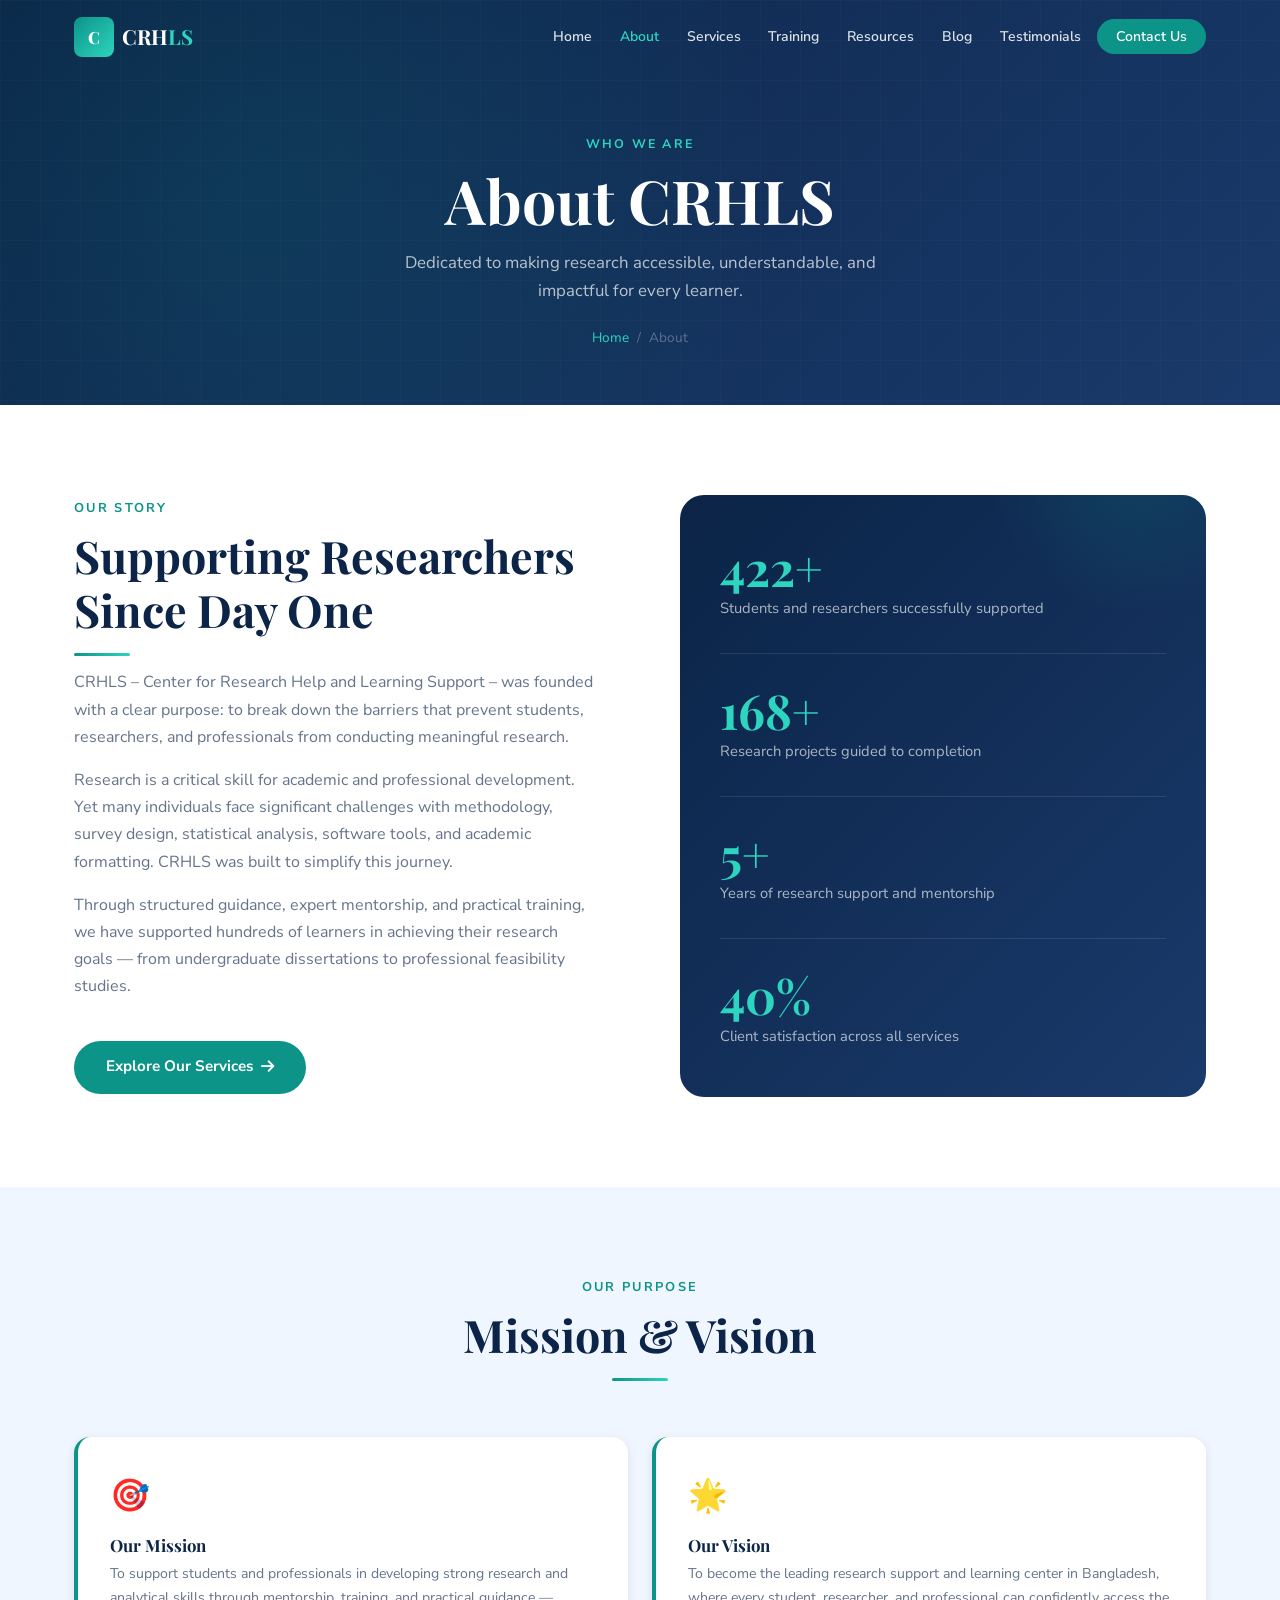
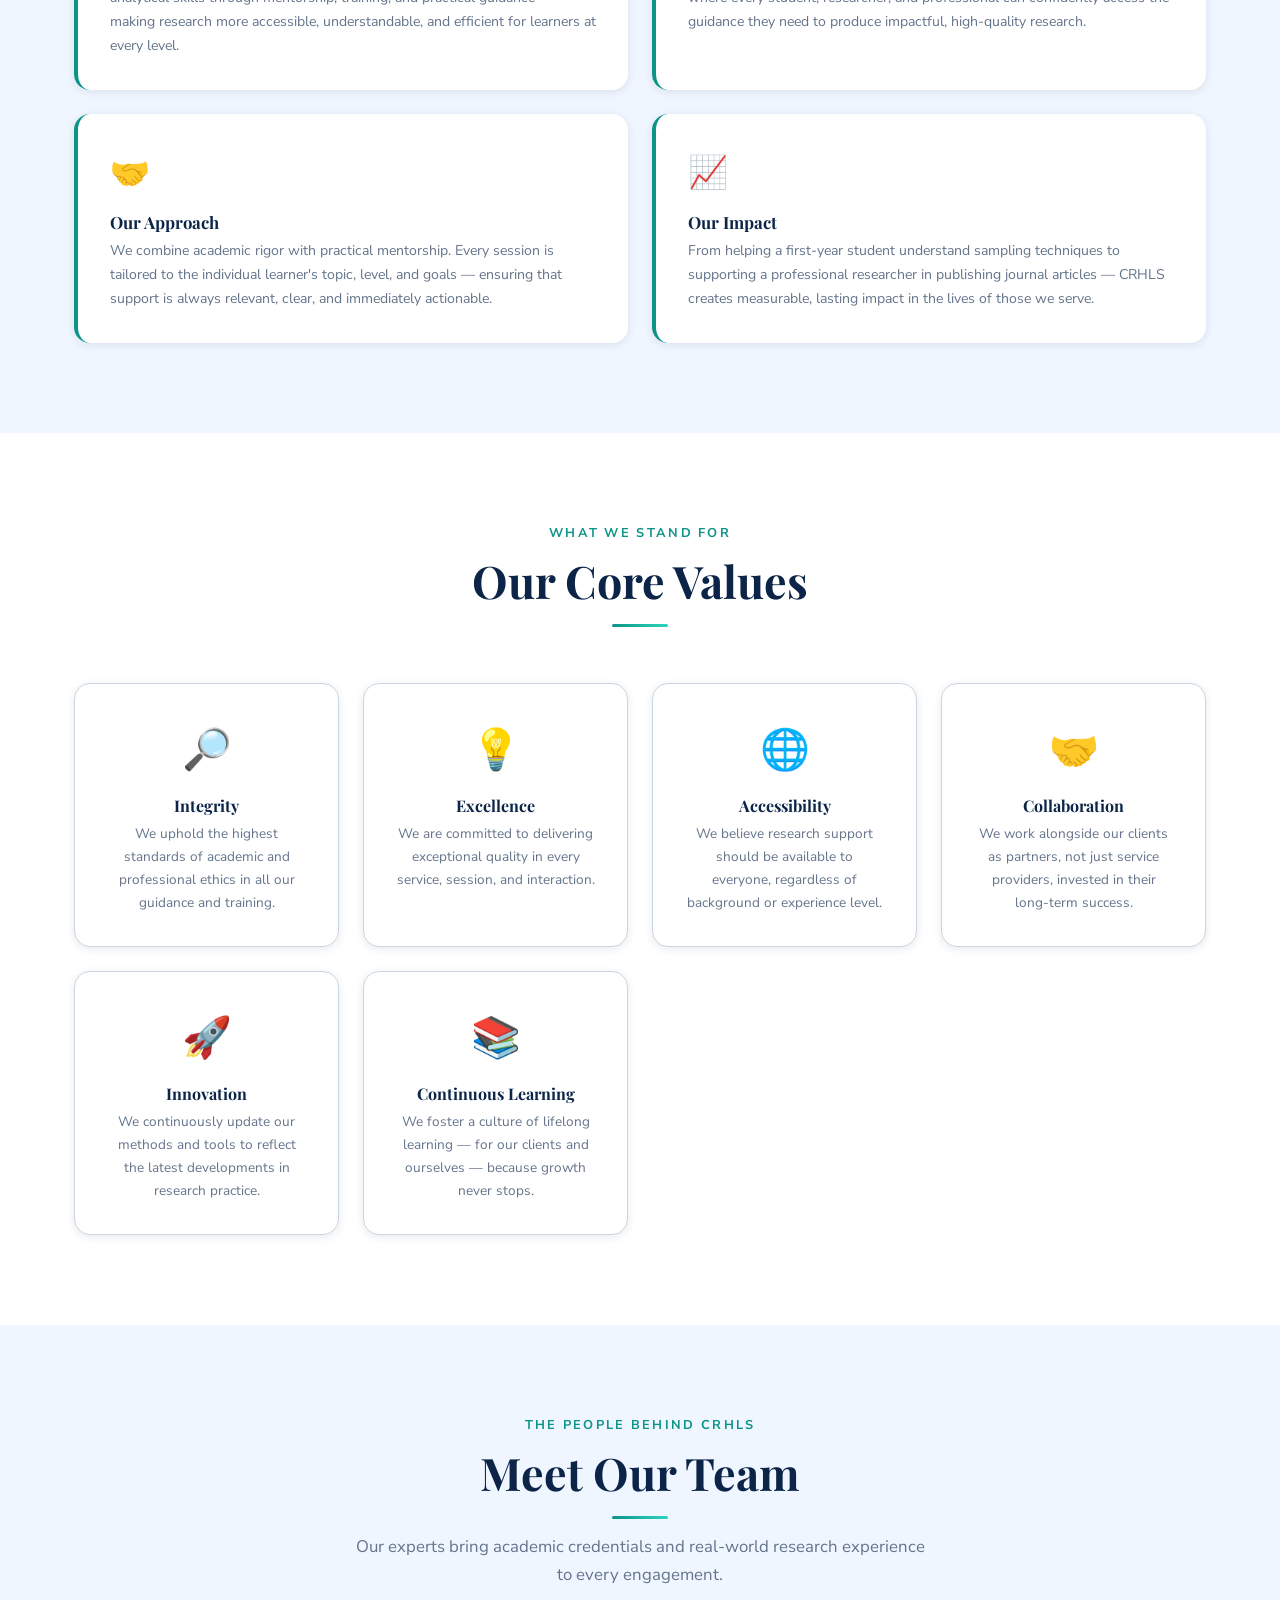
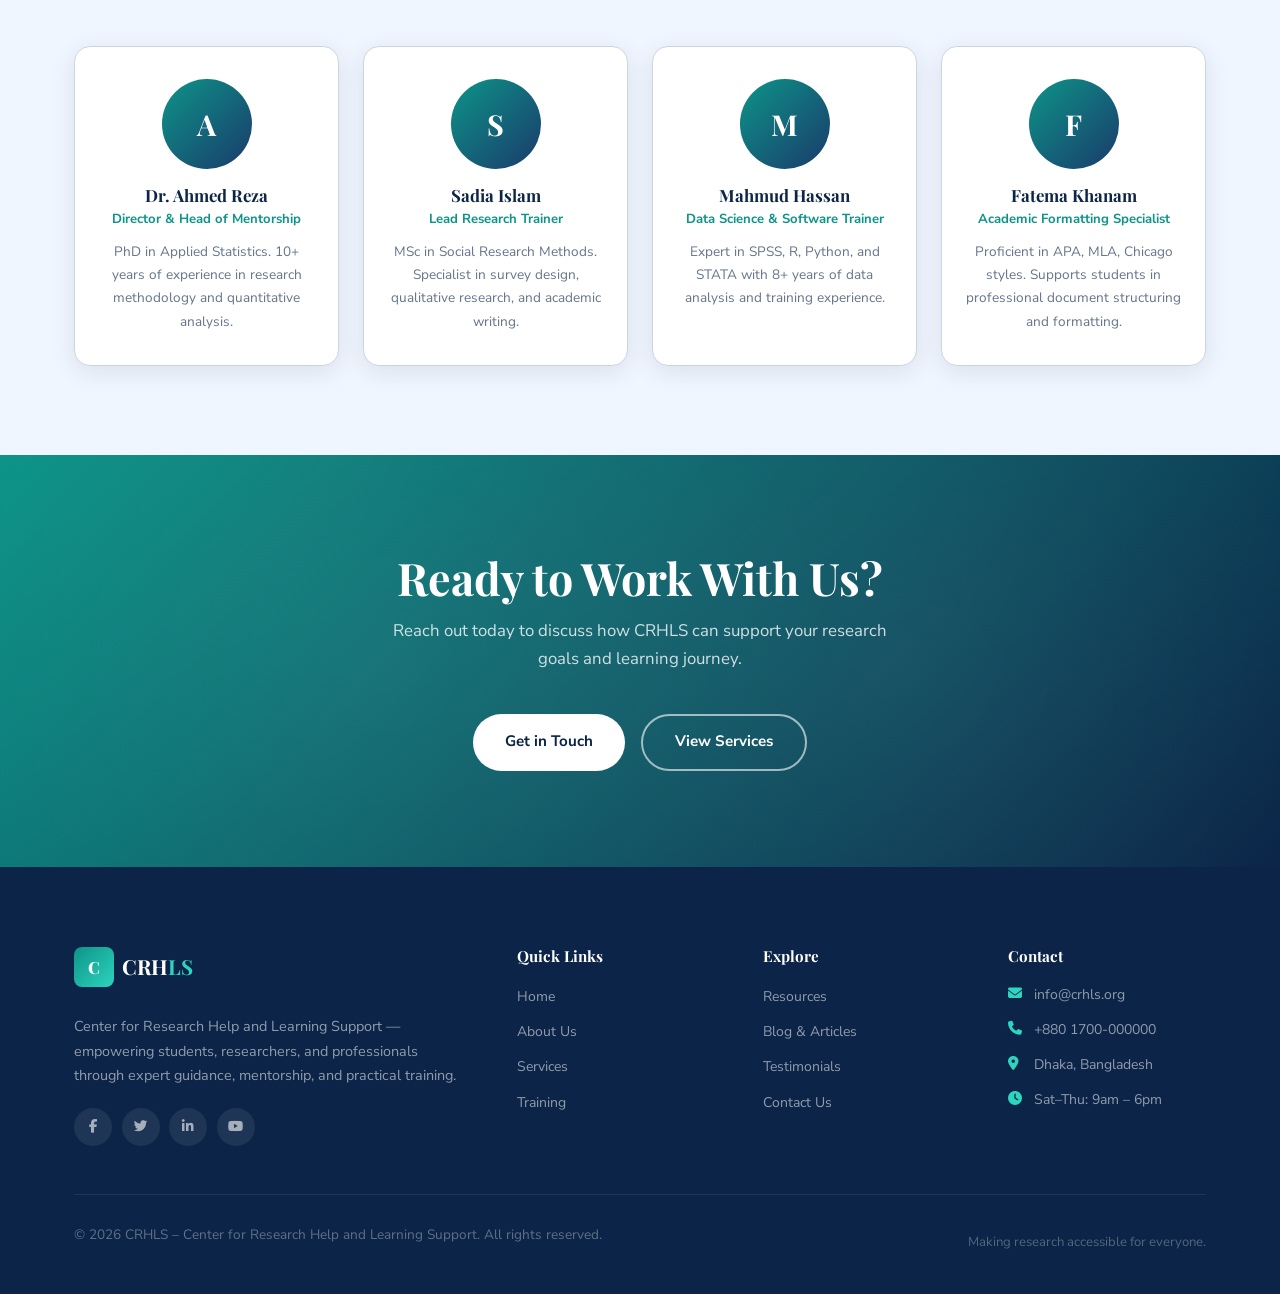
==== about.html @ 94e778af "add all" ====
<!DOCTYPE html>
<html lang="en">
<head>
  <meta charset="UTF-8" />
  <meta name="viewport" content="width=device-width, initial-scale=1.0" />
  <meta name="description" content="About CRHLS – Learn about our mission, vision, values, and the expert team behind our research support services." />
  <title>About Us – CRHLS</title>
  <link rel="preconnect" href="https://fonts.googleapis.com" />
  <link rel="preconnect" href="https://fonts.gstatic.com" crossorigin />
  <link rel="stylesheet" href="https://cdnjs.cloudflare.com/ajax/libs/font-awesome/6.5.0/css/all.min.css" />
  <link rel="stylesheet" href="css/style.css" />
  <link rel="stylesheet" href="css/animations.css" />
</head>
<body>

<!-- HEADER -->
<header class="header" id="header">
  <nav class="nav container">
    <a href="index.html" class="nav__logo" aria-label="CRHLS Home">
      <div class="nav__logo-icon">C</div>
      <span class="nav__logo-text">CRH<span>LS</span></span>
    </a>
    <ul class="nav__menu" id="navMenu" role="list">
      <li><a href="index.html"        class="nav__link">Home</a></li>
      <li><a href="about.html"        class="nav__link">About</a></li>
      <li><a href="services.html"     class="nav__link">Services</a></li>
      <li><a href="training.html"     class="nav__link">Training</a></li>
      <li><a href="resources.html"    class="nav__link">Resources</a></li>
      <li><a href="blog.html"         class="nav__link">Blog</a></li>
      <li><a href="testimonials.html" class="nav__link">Testimonials</a></li>
      <li><a href="contact.html"      class="nav__link nav__link--cta">Contact Us</a></li>
    </ul>
    <button class="nav__toggle" id="navToggle" aria-label="Toggle navigation" aria-expanded="false">
      <span></span><span></span><span></span>
    </button>
  </nav>
</header>

<!-- PAGE HERO -->
<section class="page-hero">
  <div class="container">
    <div class="page-hero__inner">
      <span class="page-hero__label">Who We Are</span>
      <h1 class="page-hero__title">About CRHLS</h1>
      <p class="page-hero__sub">Dedicated to making research accessible, understandable, and impactful for every learner.</p>
      <nav class="breadcrumb" aria-label="Breadcrumb">
        <a href="index.html">Home</a><span>/</span><span>About</span>
      </nav>
    </div>
  </div>
</section>

<!-- ABOUT INTRO -->
<section class="section">
  <div class="container">
    <div class="about-grid">
      <div class="reveal-left">
        <span class="section__label">Our Story</span>
        <h2 class="section__title">Supporting Researchers Since Day One</h2>
        <div class="divider divider--left"></div>
        <p style="color:var(--muted)">CRHLS – Center for Research Help and Learning Support – was founded with a clear purpose: to break down the barriers that prevent students, researchers, and professionals from conducting meaningful research.</p>
        <p style="color:var(--muted)">Research is a critical skill for academic and professional development. Yet many individuals face significant challenges with methodology, survey design, statistical analysis, software tools, and academic formatting. CRHLS was built to simplify this journey.</p>
        <p style="color:var(--muted)">Through structured guidance, expert mentorship, and practical training, we have supported hundreds of learners in achieving their research goals — from undergraduate dissertations to professional feasibility studies.</p>
        <a href="services.html" class="btn btn--primary" style="margin-top:1.5rem">Explore Our Services <i class="fas fa-arrow-right"></i></a>
      </div>
      <div class="about__visual reveal-right">
        <div class="about__visual-inner">
          <div class="about__visual-stat">
            <div class="about__visual-num" data-target="500" data-suffix="+">500+</div>
            <div class="about__visual-lbl">Students and researchers successfully supported</div>
          </div>
          <div class="about__visual-stat">
            <div class="about__visual-num" data-target="200" data-suffix="+">200+</div>
            <div class="about__visual-lbl">Research projects guided to completion</div>
          </div>
          <div class="about__visual-stat">
            <div class="about__visual-num">5+</div>
            <div class="about__visual-lbl">Years of research support and mentorship</div>
          </div>
          <div class="about__visual-stat">
            <div class="about__visual-num" data-target="98" data-suffix="%">98%</div>
            <div class="about__visual-lbl">Client satisfaction across all services</div>
          </div>
        </div>
      </div>
    </div>
  </div>
</section>

<!-- MISSION & VISION -->
<section class="section section--alt">
  <div class="container">
    <div class="section__header reveal">
      <span class="section__label">Our Purpose</span>
      <h2 class="section__title">Mission &amp; Vision</h2>
      <div class="divider"></div>
    </div>
    <div class="grid-2">
      <div class="mission-card reveal d1">
        <div class="mission-card__icon">🎯</div>
        <h3 class="mission-card__title">Our Mission</h3>
        <p class="mission-card__text">To support students and professionals in developing strong research and analytical skills through mentorship, training, and practical guidance — making research more accessible, understandable, and efficient for learners at every level.</p>
      </div>
      <div class="mission-card reveal d2">
        <div class="mission-card__icon">🌟</div>
        <h3 class="mission-card__title">Our Vision</h3>
        <p class="mission-card__text">To become the leading research support and learning center in Bangladesh, where every student, researcher, and professional can confidently access the guidance they need to produce impactful, high-quality research.</p>
      </div>
      <div class="mission-card reveal d3">
        <div class="mission-card__icon">🤝</div>
        <h3 class="mission-card__title">Our Approach</h3>
        <p class="mission-card__text">We combine academic rigor with practical mentorship. Every session is tailored to the individual learner's topic, level, and goals — ensuring that support is always relevant, clear, and immediately actionable.</p>
      </div>
      <div class="mission-card reveal d4">
        <div class="mission-card__icon">📈</div>
        <h3 class="mission-card__title">Our Impact</h3>
        <p class="mission-card__text">From helping a first-year student understand sampling techniques to supporting a professional researcher in publishing journal articles — CRHLS creates measurable, lasting impact in the lives of those we serve.</p>
      </div>
    </div>
  </div>
</section>

<!-- OUR VALUES -->
<section class="section">
  <div class="container">
    <div class="section__header reveal">
      <span class="section__label">What We Stand For</span>
      <h2 class="section__title">Our Core Values</h2>
      <div class="divider"></div>
    </div>
    <div class="grid-auto-sm">
      <div class="value-card reveal d1">
        <div class="value-card__icon">🔎</div>
        <h4 class="value-card__title">Integrity</h4>
        <p class="value-card__text">We uphold the highest standards of academic and professional ethics in all our guidance and training.</p>
      </div>
      <div class="value-card reveal d2">
        <div class="value-card__icon">💡</div>
        <h4 class="value-card__title">Excellence</h4>
        <p class="value-card__text">We are committed to delivering exceptional quality in every service, session, and interaction.</p>
      </div>
      <div class="value-card reveal d3">
        <div class="value-card__icon">🌐</div>
        <h4 class="value-card__title">Accessibility</h4>
        <p class="value-card__text">We believe research support should be available to everyone, regardless of background or experience level.</p>
      </div>
      <div class="value-card reveal d4">
        <div class="value-card__icon">🤝</div>
        <h4 class="value-card__title">Collaboration</h4>
        <p class="value-card__text">We work alongside our clients as partners, not just service providers, invested in their long-term success.</p>
      </div>
      <div class="value-card reveal d5">
        <div class="value-card__icon">🚀</div>
        <h4 class="value-card__title">Innovation</h4>
        <p class="value-card__text">We continuously update our methods and tools to reflect the latest developments in research practice.</p>
      </div>
      <div class="value-card reveal d6">
        <div class="value-card__icon">📚</div>
        <h4 class="value-card__title">Continuous Learning</h4>
        <p class="value-card__text">We foster a culture of lifelong learning — for our clients and ourselves — because growth never stops.</p>
      </div>
    </div>
  </div>
</section>

<!-- OUR TEAM -->
<section class="section section--alt">
  <div class="container">
    <div class="section__header reveal">
      <span class="section__label">The People Behind CRHLS</span>
      <h2 class="section__title">Meet Our Team</h2>
      <div class="divider"></div>
      <p class="section__desc">Our experts bring academic credentials and real-world research experience to every engagement.</p>
    </div>
    <div class="grid-auto-sm">
      <div class="team-card reveal d1">
        <div class="team-card__avatar">A</div>
        <h4 class="team-card__name">Dr. Ahmed Reza</h4>
        <div class="team-card__role">Director &amp; Head of Mentorship</div>
        <p class="team-card__bio">PhD in Applied Statistics. 10+ years of experience in research methodology and quantitative analysis.</p>
      </div>
      <div class="team-card reveal d2">
        <div class="team-card__avatar">S</div>
        <h4 class="team-card__name">Sadia Islam</h4>
        <div class="team-card__role">Lead Research Trainer</div>
        <p class="team-card__bio">MSc in Social Research Methods. Specialist in survey design, qualitative research, and academic writing.</p>
      </div>
      <div class="team-card reveal d3">
        <div class="team-card__avatar">M</div>
        <h4 class="team-card__name">Mahmud Hassan</h4>
        <div class="team-card__role">Data Science &amp; Software Trainer</div>
        <p class="team-card__bio">Expert in SPSS, R, Python, and STATA with 8+ years of data analysis and training experience.</p>
      </div>
      <div class="team-card reveal d4">
        <div class="team-card__avatar">F</div>
        <h4 class="team-card__name">Fatema Khanam</h4>
        <div class="team-card__role">Academic Formatting Specialist</div>
        <p class="team-card__bio">Proficient in APA, MLA, Chicago styles. Supports students in professional document structuring and formatting.</p>
      </div>
    </div>
  </div>
</section>

<!-- CTA -->
<section class="cta-section">
  <div class="container">
    <div class="cta-section__inner reveal">
      <h2 class="cta-section__title">Ready to Work With Us?</h2>
      <p class="cta-section__text">Reach out today to discuss how CRHLS can support your research goals and learning journey.</p>
      <div class="cta-section__btns">
        <a href="contact.html"  class="btn btn--secondary">Get in Touch</a>
        <a href="services.html" class="btn btn--outline">View Services</a>
      </div>
    </div>
  </div>
</section>

<!-- FOOTER -->
<footer class="footer">
  <div class="container">
    <div class="footer__grid">
      <div>
        <a href="index.html" class="nav__logo" style="display:inline-flex;margin-bottom:.85rem">
          <div class="nav__logo-icon">C</div>
          <span class="nav__logo-text" style="color:#fff">CRH<span>LS</span></span>
        </a>
        <p class="footer__brand-p">Center for Research Help and Learning Support — empowering students, researchers, and professionals through expert guidance, mentorship, and practical training.</p>
        <div class="footer__social">
          <a href="#" class="social-btn" aria-label="Facebook"><i class="fab fa-facebook-f"></i></a>
          <a href="#" class="social-btn" aria-label="Twitter"><i class="fab fa-twitter"></i></a>
          <a href="#" class="social-btn" aria-label="LinkedIn"><i class="fab fa-linkedin-in"></i></a>
          <a href="#" class="social-btn" aria-label="YouTube"><i class="fab fa-youtube"></i></a>
        </div>
      </div>
      <div>
        <h4 class="footer__h">Quick Links</h4>
        <ul class="footer__links">
          <li><a href="index.html"    class="footer__link">Home</a></li>
          <li><a href="about.html"    class="footer__link">About Us</a></li>
          <li><a href="services.html" class="footer__link">Services</a></li>
          <li><a href="training.html" class="footer__link">Training</a></li>
        </ul>
      </div>
      <div>
        <h4 class="footer__h">Explore</h4>
        <ul class="footer__links">
          <li><a href="resources.html"    class="footer__link">Resources</a></li>
          <li><a href="blog.html"         class="footer__link">Blog &amp; Articles</a></li>
          <li><a href="testimonials.html" class="footer__link">Testimonials</a></li>
          <li><a href="contact.html"      class="footer__link">Contact Us</a></li>
        </ul>
      </div>
      <div>
        <h4 class="footer__h">Contact</h4>
        <div class="footer__contact-row"><i class="fas fa-envelope"></i><span>info@crhls.org</span></div>
        <div class="footer__contact-row"><i class="fas fa-phone"></i><span>+880 1700-000000</span></div>
        <div class="footer__contact-row"><i class="fas fa-map-marker-alt"></i><span>Dhaka, Bangladesh</span></div>
        <div class="footer__contact-row"><i class="fas fa-clock"></i><span>Sat–Thu: 9am – 6pm</span></div>
      </div>
    </div>
    <div class="footer__bottom">
      <p class="footer__copy">&copy; 2026 CRHLS – Center for Research Help and Learning Support. All rights reserved.</p>
      <p class="footer__bottom-note">Making research accessible for everyone.</p>
    </div>
  </div>
</footer>

<button class="back-top" aria-label="Back to top"><i class="fas fa-arrow-up"></i></button>
<script src="js/main.js"></script>
</body>
</html>
---- css/style.css ----
/* ============================================
   CRHLS – Main Stylesheet
   ============================================ */

@import url('https://fonts.googleapis.com/css2?family=Playfair+Display:wght@400;500;600;700;800&family=Nunito+Sans:ital,opsz,wght@0,6..12,300;0,6..12,400;0,6..12,500;0,6..12,600;0,6..12,700;1,6..12,400&display=swap');

/* ===== CSS VARIABLES ===== */
:root {
  --navy:         #0B2447;
  --blue:         #1A3A6B;
  --blue-mid:     #1E5599;
  --teal:         #0D9488;
  --teal-light:   #2DD4BF;
  --amber:        #D97706;
  --amber-light:  #FCD34D;
  --bg:           #F0F6FF;
  --bg-alt:       #E8EFF8;
  --white:        #FFFFFF;
  --text:         #1E293B;
  --muted:        #64748B;
  --border:       #CBD5E1;
  --shadow-clr:   rgba(11, 36, 71, 0.1);

  --font-heading: 'Playfair Display', Georgia, serif;
  --font-body:    'Nunito Sans', system-ui, sans-serif;

  --container:    1180px;
  --nav-h:        74px;

  --r-sm:  4px;
  --r-md:  8px;
  --r-lg:  16px;
  --r-xl:  24px;
  --r-full:9999px;

  --sh-sm: 0 2px 8px  var(--shadow-clr);
  --sh-md: 0 6px 24px var(--shadow-clr);
  --sh-lg: 0 12px 48px var(--shadow-clr);
  --sh-xl: 0 24px 80px var(--shadow-clr);

  --ease:  0.3s ease;
  --ease-s:0.5s ease;

  --py: 90px;
}

/* ===== RESET ===== */
*, *::before, *::after { box-sizing: border-box; margin: 0; padding: 0; }
html { scroll-behavior: smooth; }
body { font-family: var(--font-body); color: var(--text); background: var(--white); line-height: 1.7; overflow-x: hidden; }
img  { max-width: 100%; display: block; }
a    { text-decoration: none; color: inherit; }
ul   { list-style: none; }
button { font-family: var(--font-body); }
input, textarea, select { font-family: var(--font-body); }

/* ===== TYPOGRAPHY ===== */
h1,h2,h3,h4,h5 { font-family: var(--font-heading); line-height: 1.2; color: var(--navy); }
h1 { font-size: clamp(2.2rem, 5vw, 3.8rem); }
h2 { font-size: clamp(1.8rem, 3.5vw, 2.8rem); }
h3 { font-size: clamp(1.25rem, 2.5vw, 1.7rem); }
h4 { font-size: 1.15rem; }
p  { margin-bottom: 1rem; }
p:last-child { margin-bottom: 0; }

/* ===== LAYOUT ===== */
.container { max-width: var(--container); margin: 0 auto; padding: 0 1.5rem; }
.section    { padding: var(--py) 0; }
.section--alt { background: var(--bg); }

.section__header { text-align: center; margin-bottom: 3.5rem; }
.section__label  { display: block; font-size: .8rem; font-weight: 700; letter-spacing: .18em; text-transform: uppercase; color: var(--teal); margin-bottom: .6rem; }
.section__title  { margin-bottom: 1rem; }
.section__desc   { color: var(--muted); font-size: 1.05rem; max-width: 580px; margin: 0 auto; }

.divider { width: 56px; height: 3px; background: linear-gradient(90deg,var(--teal),var(--teal-light)); border-radius: 3px; margin: .85rem auto; }
.divider--left { margin-left: 0; }

/* ===== BUTTONS ===== */
.btn { display: inline-flex; align-items: center; gap: .5rem; padding: .85rem 2rem; border-radius: var(--r-full); font-size: .95rem; font-weight: 700; cursor: pointer; border: none; transition: all var(--ease); }
.btn--primary { background: var(--teal); color: var(--white); }
.btn--primary:hover { background: #0a7a70; transform: translateY(-2px); box-shadow: 0 8px 24px rgba(13,148,136,.3); }
.btn--secondary { background: var(--white); color: var(--navy); }
.btn--secondary:hover { background: var(--bg); transform: translateY(-2px); box-shadow: var(--sh-md); }
.btn--outline { background: transparent; color: var(--white); border: 2px solid rgba(255,255,255,.6); }
.btn--outline:hover { background: rgba(255,255,255,.12); border-color: var(--white); transform: translateY(-2px); }
.btn--dark { background: var(--navy); color: var(--white); }
.btn--dark:hover { background: var(--blue); transform: translateY(-2px); box-shadow: 0 8px 24px rgba(11,36,71,.3); }
.btn--sm { padding: .6rem 1.3rem; font-size: .875rem; }
.btn--full { width: 100%; justify-content: center; }

/* ===== HEADER ===== */
.header { position: fixed; top: 0; left: 0; width: 100%; z-index: 1000; transition: background var(--ease), box-shadow var(--ease); }
.header.scrolled { background: var(--white); box-shadow: 0 2px 20px var(--shadow-clr); }
.header.scrolled .nav__logo-text { color: var(--navy); }
.header.scrolled .nav__link      { color: var(--text); }
.header.scrolled .nav__toggle span { background: var(--navy); }

.nav { display: flex; align-items: center; justify-content: space-between; height: var(--nav-h); }

.nav__logo { display: flex; align-items: center; gap: .5rem; }
.nav__logo-icon {
  width: 40px; height: 40px;
  background: linear-gradient(135deg,var(--teal),var(--teal-light));
  border-radius: var(--r-md);
  display: flex; align-items: center; justify-content: center;
  color: #fff; font-weight: 800; font-family: var(--font-heading); font-size: 1.05rem;
}
.nav__logo-text { font-family: var(--font-heading); font-weight: 700; font-size: 1.3rem; color: var(--white); transition: color var(--ease); }
.nav__logo-text span { color: var(--teal-light); }

.nav__menu { display: flex; align-items: center; gap: .15rem; }
.nav__link  { padding: .5rem .8rem; font-size: .875rem; font-weight: 600; color: rgba(255,255,255,.85); border-radius: var(--r-sm); transition: all .2s ease; }
.nav__link:hover { color: var(--white); background: rgba(255,255,255,.1); }
.nav__link.active { color: var(--teal-light); }
.nav__link--cta { background: var(--teal); color: var(--white) !important; padding: .5rem 1.2rem; border-radius: var(--r-full); }
.nav__link--cta:hover { background: #0a7a70 !important; }
.header.scrolled .nav__link--cta { color: var(--white) !important; }

.nav__toggle { display: none; flex-direction: column; gap: 5px; background: none; border: none; cursor: pointer; padding: .5rem; }
.nav__toggle span { display: block; width: 24px; height: 2px; background: var(--white); border-radius: 2px; transition: all .25s ease; }
.nav__toggle.open span:nth-child(1) { transform: rotate(45deg) translate(5px,5px); }
.nav__toggle.open span:nth-child(2) { opacity: 0; }
.nav__toggle.open span:nth-child(3) { transform: rotate(-45deg) translate(5px,-5px); }

/* ===== HERO (HOME) ===== */
.hero {
  position: relative; min-height: 100vh;
  background: linear-gradient(135deg, var(--navy) 0%, var(--blue) 65%, #1e5588 100%);
  display: flex; align-items: center; overflow: hidden;
  padding-top: var(--nav-h);
}
.hero__bg {
  position: absolute; inset: 0; pointer-events: none;
  background-image:
    radial-gradient(circle at 20% 30%, rgba(13,148,136,.18) 0%, transparent 45%),
    radial-gradient(circle at 78% 70%, rgba(45,212,191,.1) 0%, transparent 40%),
    linear-gradient(rgba(255,255,255,.025) 1px, transparent 1px),
    linear-gradient(90deg, rgba(255,255,255,.025) 1px, transparent 1px);
  background-size: auto, auto, 50px 50px, 50px 50px;
}
.hero__content { position: relative; z-index: 2; max-width: 680px; padding: 4rem 0; }
.hero__badge {
  display: inline-flex; align-items: center; gap: .6rem;
  background: rgba(13,148,136,.2); border: 1px solid rgba(45,212,191,.35);
  color: var(--teal-light); padding: .4rem 1rem; border-radius: var(--r-full);
  font-size: .82rem; font-weight: 700; letter-spacing: .05em; margin-bottom: 1.5rem;
}
.hero__badge::before { content:''; width:7px;height:7px;border-radius:50%;background:var(--teal-light);animation:pulse 2s infinite; }
.hero__title { color: var(--white); margin-bottom: 1.25rem; font-weight: 800; }
.hero__title em { color: var(--teal-light); font-style: normal; }
.hero__sub { color: rgba(255,255,255,.75); font-size: 1.1rem; max-width: 520px; margin-bottom: 2.5rem; }
.hero__cta { display: flex; flex-wrap: wrap; gap: 1rem; margin-bottom: 3.5rem; }
.hero__stats { display: flex; flex-wrap: wrap; gap: 2.5rem; padding-top: 2rem; border-top: 1px solid rgba(255,255,255,.1); }
.hero__stat-num { font-family: var(--font-heading); font-size: 2rem; font-weight: 700; color: var(--white); line-height: 1; }
.hero__stat-lbl { font-size: .82rem; color: rgba(255,255,255,.55); margin-top: .2rem; font-weight: 500; }

.hero__deco { position: absolute; right: 5%; top: 50%; transform: translateY(-50%); width: 420px; height: 420px; pointer-events: none; }
.hero__ring { position: absolute; border-radius: 50%; border: 1px solid rgba(45,212,191,.15); }
.hero__ring:nth-child(1) { inset: 0; animation: spin 35s linear infinite; }
.hero__ring:nth-child(2) { inset: 12%; animation: spin 25s linear infinite reverse; }
.hero__ring:nth-child(3) { inset: 28%; border-color: rgba(45,212,191,.25); animation: spin 18s linear infinite; }
.hero__ring:nth-child(4) { inset: 42%; border-color: rgba(45,212,191,.4); background: radial-gradient(circle,rgba(13,148,136,.12),transparent); }

/* ===== PAGE HERO (inner pages) ===== */
.page-hero {
  background: linear-gradient(135deg,var(--navy) 0%,var(--blue) 100%);
  padding: calc(var(--nav-h) + 3.5rem) 0 3.5rem;
  position: relative; overflow: hidden; text-align: center;
}
.page-hero::before {
  content:''; position: absolute; inset: 0; pointer-events: none;
  background: radial-gradient(circle at 20% 50%, rgba(13,148,136,.15) 0%, transparent 50%),
    linear-gradient(rgba(255,255,255,.02) 1px,transparent 1px),
    linear-gradient(90deg,rgba(255,255,255,.02) 1px,transparent 1px);
  background-size: auto, 40px 40px, 40px 40px;
}
.page-hero__inner { position: relative; z-index: 1; }
.page-hero__label { display: inline-block; font-size: .78rem; font-weight: 700; letter-spacing: .18em; text-transform: uppercase; color: var(--teal-light); margin-bottom: .6rem; }
.page-hero__title { color: var(--white); margin-bottom: .75rem; }
.page-hero__sub   { color: rgba(255,255,255,.7); font-size: 1.05rem; max-width: 520px; margin: 0 auto; }
.breadcrumb { display: flex; align-items: center; justify-content: center; gap: .5rem; font-size: .85rem; color: rgba(255,255,255,.45); margin-top: 1.25rem; }
.breadcrumb a { color: var(--teal-light); transition: color .2s; }
.breadcrumb a:hover { color: var(--white); }
.breadcrumb span { color: rgba(255,255,255,.3); }

/* ===== CARDS ===== */
.card { background: var(--white); border-radius: var(--r-lg); padding: 2rem; box-shadow: var(--sh-md); transition: all var(--ease); border: 1px solid var(--border); }
.card:hover { transform: translateY(-6px); box-shadow: var(--sh-lg); border-color: rgba(13,148,136,.2); }
.card__icon { width: 58px; height: 58px; border-radius: var(--r-md); background: linear-gradient(135deg,rgba(13,148,136,.1),rgba(45,212,191,.1)); display: flex; align-items: center; justify-content: center; font-size: 1.6rem; margin-bottom: 1.5rem; }
.card__title { font-size: 1.15rem; margin-bottom: .65rem; }
.card__text  { color: var(--muted); font-size: .92rem; line-height: 1.75; }

/* ===== GRIDS ===== */
.grid-3 { display: grid; grid-template-columns: repeat(3,1fr); gap: 1.5rem; }
.grid-2 { display: grid; grid-template-columns: repeat(2,1fr); gap: 1.5rem; }
.grid-auto { display: grid; grid-template-columns: repeat(auto-fit,minmax(300px,1fr)); gap: 1.5rem; }
.grid-auto-sm { display: grid; grid-template-columns: repeat(auto-fit,minmax(240px,1fr)); gap: 1.5rem; }

/* ===== AUDIENCE CARDS ===== */
.audience-card {
  background: linear-gradient(135deg,var(--navy),var(--blue));
  border-radius: var(--r-lg); padding: 2.5rem 2rem; text-align: center;
  color: var(--white); position: relative; overflow: hidden; transition: transform var(--ease);
}
.audience-card:hover { transform: translateY(-6px); }
.audience-card::before {
  content:''; position: absolute; top: -50%; right: -15%;
  width: 220px; height: 220px;
  background: radial-gradient(circle,rgba(255,255,255,.06) 0%,transparent 70%);
  border-radius: 50%;
}
.audience-card__icon  { font-size: 3rem; margin-bottom: 1rem; }
.audience-card__title { color: var(--white); font-size: 1.4rem; margin-bottom: .75rem; }
.audience-card__text  { color: rgba(255,255,255,.7); font-size: .92rem; }

/* ===== STATS BAR ===== */
.stats-bar { background: var(--navy); padding: 4.5rem 0; }
.stats-bar__grid { display: grid; grid-template-columns: repeat(4,1fr); gap: 2rem; text-align: center; }
.stat__num { font-family: var(--font-heading); font-size: 2.8rem; font-weight: 700; color: var(--teal-light); line-height: 1; margin-bottom: .4rem; }
.stat__lbl { color: rgba(255,255,255,.65); font-size: .9rem; font-weight: 500; }

/* ===== WHY US ===== */
.why-grid { display: grid; grid-template-columns: 1fr 1fr; gap: 5rem; align-items: center; }
.why__item { display: flex; gap: 1rem; align-items: flex-start; margin-bottom: 1.5rem; }
.why__item:last-child { margin-bottom: 0; }
.why__item-icon { width: 46px; height: 46px; border-radius: var(--r-md); background: linear-gradient(135deg,var(--teal),var(--teal-light)); display: flex; align-items: center; justify-content: center; color: #fff; font-size: 1.15rem; flex-shrink: 0; }
.why__item-h  { font-size: 1rem; font-weight: 700; margin-bottom: .25rem; color: var(--navy); font-family: var(--font-body); }
.why__item-p  { color: var(--muted); font-size: .88rem; margin: 0; }
.why__visual  { background: linear-gradient(135deg,var(--navy),var(--blue)); border-radius: var(--r-xl); padding: 2.5rem; display: grid; grid-template-columns: 1fr 1fr; gap: 1rem; }
.why__vc { background: rgba(255,255,255,.06); border: 1px solid rgba(255,255,255,.1); border-radius: var(--r-lg); padding: 1.5rem; text-align: center; color: #fff; }
.why__vc .num { font-family: var(--font-heading); font-size: 2rem; font-weight: 700; color: var(--teal-light); }
.why__vc .lbl { font-size: .82rem; color: rgba(255,255,255,.55); margin-top: .3rem; }

/* ===== TESTIMONIALS ===== */
.testi-card { background: var(--white); border-radius: var(--r-lg); padding: 2rem; box-shadow: var(--sh-md); border: 1px solid var(--border); transition: all var(--ease); }
.testi-card:hover { transform: translateY(-5px); box-shadow: var(--sh-lg); }
.testi-card__stars { color: var(--amber); letter-spacing: 2px; margin-bottom: 1rem; font-size: .95rem; }
.testi-card__text  { color: var(--muted); font-size: .92rem; font-style: italic; line-height: 1.8; margin-bottom: 1.5rem; }
.testi-card__author { display: flex; align-items: center; gap: .75rem; }
.testi-card__avatar { width: 48px; height: 48px; border-radius: 50%; background: linear-gradient(135deg,var(--teal),var(--blue)); display: flex; align-items: center; justify-content: center; color: #fff; font-family: var(--font-heading); font-size: 1.1rem; font-weight: 700; flex-shrink: 0; }
.testi-card__name  { font-weight: 700; font-size: .92rem; color: var(--navy); }
.testi-card__role  { font-size: .78rem; color: var(--muted); }

/* ===== BLOG CARDS ===== */
.blog-card { background: var(--white); border-radius: var(--r-lg); overflow: hidden; box-shadow: var(--sh-md); border: 1px solid var(--border); transition: all var(--ease); display: flex; flex-direction: column; }
.blog-card:hover { transform: translateY(-6px); box-shadow: var(--sh-lg); }
.blog-card__img { height: 200px; display: flex; align-items: center; justify-content: center; font-size: 4rem; position: relative; overflow: hidden; }
.blog-card__body { padding: 1.5rem; flex: 1; display: flex; flex-direction: column; }
.blog-card__meta { display: flex; align-items: center; gap: .75rem; margin-bottom: .75rem; flex-wrap: wrap; }
.blog-card__tag  { background: rgba(13,148,136,.1); color: var(--teal); font-size: .7rem; font-weight: 700; letter-spacing: .06em; text-transform: uppercase; padding: .2rem .65rem; border-radius: var(--r-full); }
.blog-card__date { color: var(--muted); font-size: .78rem; }
.blog-card__title { font-size: 1.1rem; margin-bottom: .65rem; transition: color .2s; }
.blog-card:hover .blog-card__title { color: var(--teal); }
.blog-card__excerpt { color: var(--muted); font-size: .88rem; line-height: 1.7; flex: 1; margin-bottom: 1rem; }
.blog-card__link { color: var(--teal); font-size: .88rem; font-weight: 700; display: inline-flex; align-items: center; gap: .3rem; transition: gap .2s; margin-top: auto; }
.blog-card:hover .blog-card__link { gap: .55rem; }

/* ===== RESOURCE CARDS ===== */
.resource-card { background: var(--white); border-radius: var(--r-lg); padding: 1.75rem; box-shadow: var(--sh-md); border: 1px solid var(--border); transition: all var(--ease); display: flex; flex-direction: column; }
.resource-card:hover { transform: translateY(-5px); box-shadow: var(--sh-lg); border-color: rgba(13,148,136,.2); }
.resource-card__type { display: inline-flex; align-items: center; gap: .4rem; background: rgba(13,148,136,.1); color: var(--teal); font-size: .7rem; font-weight: 700; text-transform: uppercase; letter-spacing: .06em; padding: .25rem .7rem; border-radius: var(--r-full); margin-bottom: 1rem; align-self: flex-start; }
.resource-card__icon  { font-size: 2.4rem; margin-bottom: 1rem; }
.resource-card__title { font-size: 1.05rem; margin-bottom: .5rem; }
.resource-card__desc  { color: var(--muted); font-size: .88rem; flex: 1; margin-bottom: 1.25rem; }
.resource-card__dl    { color: var(--teal); font-size: .88rem; font-weight: 700; display: inline-flex; align-items: center; gap: .35rem; transition: gap .2s; margin-top: auto; }
.resource-card:hover .resource-card__dl { gap: .6rem; }

/* ===== TRAINING CARDS ===== */
.training-card { background: var(--white); border-radius: var(--r-lg); padding: 2rem; box-shadow: var(--sh-md); border: 1px solid var(--border); transition: all var(--ease); position: relative; overflow: hidden; }
.training-card::before { content:''; position: absolute; top: 0; left: 0; right: 0; height: 4px; background: linear-gradient(90deg,var(--teal),var(--teal-light)); transform: scaleX(0); transform-origin: left; transition: transform var(--ease); }
.training-card:hover::before { transform: scaleX(1); }
.training-card:hover { transform: translateY(-5px); box-shadow: var(--sh-lg); }
.training-card__level { display: inline-block; font-size: .72rem; font-weight: 700; text-transform: uppercase; letter-spacing: .06em; padding: .22rem .7rem; border-radius: var(--r-full); margin-bottom: 1rem; }
.lvl-begin { background: rgba(34,197,94,.1); color: #15803d; }
.lvl-inter { background: rgba(245,158,11,.1); color: #b45309; }
.lvl-adv   { background: rgba(239,68,68,.1); color: #b91c1c; }
.training-card__icon  { font-size: 2.4rem; margin-bottom: 1rem; }
.training-card__title { font-size: 1.15rem; margin-bottom: .5rem; }
.training-card__desc  { color: var(--muted); font-size: .88rem; margin-bottom: 1.25rem; }
.training-card__tags  { display: flex; flex-wrap: wrap; gap: .4rem; }
.tag { background: var(--bg); color: var(--muted); font-size: .72rem; padding: .2rem .6rem; border-radius: var(--r-full); font-weight: 600; }

/* ===== CONTACT ===== */
.contact-grid { display: grid; grid-template-columns: 1fr 1.6fr; gap: 5rem; align-items: start; }
.contact-info__item { display: flex; gap: 1rem; align-items: flex-start; margin-bottom: 1.75rem; }
.contact-info__item:last-child { margin-bottom: 0; }
.contact-info__icon { width: 50px; height: 50px; background: linear-gradient(135deg,rgba(13,148,136,.1),rgba(45,212,191,.1)); border-radius: var(--r-md); display: flex; align-items: center; justify-content: center; font-size: 1.25rem; flex-shrink: 0; color: var(--teal); }
.contact-info__label { font-weight: 700; font-size: .88rem; color: var(--navy); margin-bottom: .2rem; font-family: var(--font-body); }
.contact-info__val { color: var(--muted); font-size: .9rem; margin: 0; }

.form-card { background: var(--white); border-radius: var(--r-xl); padding: 2.5rem; box-shadow: var(--sh-lg); border: 1px solid var(--border); }
.form__group { margin-bottom: 1.25rem; }
.form__label { display: block; font-weight: 700; font-size: .875rem; color: var(--navy); margin-bottom: .45rem; }
.form__input, .form__select, .form__textarea { width: 100%; padding: .85rem 1rem; border: 1.5px solid var(--border); border-radius: var(--r-md); font-size: .92rem; color: var(--text); background: var(--white); transition: border-color .2s, box-shadow .2s; outline: none; }
.form__input:focus, .form__select:focus, .form__textarea:focus { border-color: var(--teal); box-shadow: 0 0 0 3px rgba(13,148,136,.12); }
.form__textarea { resize: vertical; min-height: 130px; }
.form__row { display: grid; grid-template-columns: 1fr 1fr; gap: 1rem; }

/* ===== ABOUT ===== */
.about-grid { display: grid; grid-template-columns: 1fr 1fr; gap: 5rem; align-items: center; }
.about__visual { background: linear-gradient(135deg,var(--navy),var(--blue)); border-radius: var(--r-xl); padding: 3rem 2.5rem; position: relative; overflow: hidden; }
.about__visual::before { content:''; position: absolute; top: -30%; right: -15%; width: 300px; height: 300px; background: radial-gradient(circle,rgba(13,148,136,.2) 0%,transparent 70%); }
.about__visual-inner { position: relative; z-index: 1; color: #fff; }
.about__visual-stat { margin-bottom: 2rem; padding-bottom: 2rem; border-bottom: 1px solid rgba(255,255,255,.1); }
.about__visual-stat:last-child { margin-bottom: 0; padding-bottom: 0; border-bottom: none; }
.about__visual-num { font-family: var(--font-heading); font-size: 3rem; font-weight: 700; color: var(--teal-light); line-height: 1; }
.about__visual-lbl { color: rgba(255,255,255,.65); font-size: .92rem; margin-top: .3rem; }

.mission-card { background: var(--white); border-radius: var(--r-lg); padding: 2rem; box-shadow: var(--sh-sm); border-left: 4px solid var(--teal); transition: all var(--ease); }
.mission-card:hover { transform: translateY(-4px); box-shadow: var(--sh-md); }
.mission-card__icon  { font-size: 2rem; margin-bottom: .75rem; }
.mission-card__title { font-size: 1.05rem; margin-bottom: .4rem; }
.mission-card__text  { color: var(--muted); font-size: .88rem; margin: 0; }

.value-card { background: var(--white); border-radius: var(--r-lg); padding: 2rem; box-shadow: var(--sh-sm); border: 1px solid var(--border); text-align: center; transition: all var(--ease); }
.value-card:hover { transform: translateY(-4px); box-shadow: var(--sh-md); border-color: rgba(13,148,136,.2); }
.value-card__icon  { font-size: 2.5rem; margin-bottom: .75rem; }
.value-card__title { font-size: 1rem; margin-bottom: .4rem; }
.value-card__text  { color: var(--muted); font-size: .85rem; margin: 0; }

.team-card { background: var(--white); border-radius: var(--r-lg); padding: 2rem 1.5rem; box-shadow: var(--sh-md); border: 1px solid var(--border); text-align: center; transition: all var(--ease); }
.team-card:hover { transform: translateY(-5px); box-shadow: var(--sh-lg); }
.team-card__avatar { width: 90px; height: 90px; border-radius: 50%; background: linear-gradient(135deg,var(--teal),var(--blue)); display: flex; align-items: center; justify-content: center; font-family: var(--font-heading); font-size: 1.8rem; font-weight: 700; color: #fff; margin: 0 auto 1rem; }
.team-card__name { font-size: 1.05rem; margin-bottom: .2rem; }
.team-card__role { color: var(--teal); font-size: .82rem; font-weight: 700; margin-bottom: .6rem; }
.team-card__bio  { color: var(--muted); font-size: .85rem; margin: 0; }

/* ===== STEPS ===== */
.steps-grid { display: grid; grid-template-columns: repeat(3,1fr); gap: 2rem; position: relative; }
.steps-grid::before { content:''; position: absolute; top: 28px; left: calc(100%/6); right: calc(100%/6); height: 2px; background: linear-gradient(90deg,var(--teal),var(--teal-light)); z-index: 0; }
.step-card { background: var(--white); border-radius: var(--r-lg); padding: 2rem 1.75rem; box-shadow: var(--sh-sm); border: 1px solid var(--border); text-align: center; position: relative; z-index: 1; transition: all var(--ease); }
.step-card:hover { transform: translateY(-5px); box-shadow: var(--sh-md); }
.step-card__num { width: 56px; height: 56px; border-radius: 50%; background: linear-gradient(135deg,var(--teal),var(--teal-light)); color: #fff; font-family: var(--font-heading); font-size: 1.5rem; font-weight: 700; display: flex; align-items: center; justify-content: center; margin: 0 auto 1.25rem; }
.step-card__title { font-size: 1.05rem; margin-bottom: .5rem; }
.step-card__text  { color: var(--muted); font-size: .88rem; margin: 0; }

/* ===== CTA SECTION ===== */
.cta-section { background: linear-gradient(135deg,var(--teal) 0%,var(--navy) 100%); padding: 6rem 0; text-align: center; position: relative; overflow: hidden; }
.cta-section::before { content:''; position: absolute; inset: 0; background: radial-gradient(circle at 30% 50%,rgba(255,255,255,.05) 0%,transparent 50%),radial-gradient(circle at 70% 50%,rgba(255,255,255,.05) 0%,transparent 50%); }
.cta-section__inner { position: relative; z-index: 1; }
.cta-section__title { color: var(--white); margin-bottom: .75rem; }
.cta-section__text  { color: rgba(255,255,255,.8); font-size: 1.05rem; max-width: 500px; margin: 0 auto 2.5rem; }
.cta-section__btns  { display: flex; justify-content: center; flex-wrap: wrap; gap: 1rem; }

/* ===== FOOTER ===== */
.footer { background: var(--navy); color: rgba(255,255,255,.65); padding: 5rem 0 2rem; }
.footer__grid { display: grid; grid-template-columns: 2fr 1fr 1fr 1fr; gap: 3rem; margin-bottom: 3rem; }
.footer__brand-p { color: rgba(255,255,255,.55); font-size: .9rem; margin: .85rem 0 1.25rem; line-height: 1.7; }
.footer__h { font-family: var(--font-heading); color: var(--white); font-size: .95rem; margin-bottom: 1.1rem; }
.footer__links { display: flex; flex-direction: column; gap: .5rem; }
.footer__link  { color: rgba(255,255,255,.55); font-size: .875rem; transition: color .2s; }
.footer__link:hover { color: var(--teal-light); }
.footer__contact-row { display: flex; align-items: flex-start; gap: .6rem; font-size: .875rem; color: rgba(255,255,255,.55); margin-bottom: .7rem; }
.footer__contact-row i { color: var(--teal-light); width: 16px; flex-shrink: 0; margin-top: 3px; }
.footer__social { display: flex; gap: .6rem; }
.social-btn { width: 38px; height: 38px; border-radius: 50%; background: rgba(255,255,255,.08); display: flex; align-items: center; justify-content: center; color: rgba(255,255,255,.6); font-size: .85rem; transition: all .2s; }
.social-btn:hover { background: var(--teal); color: #fff; transform: translateY(-2px); }
.footer__bottom { border-top: 1px solid rgba(255,255,255,.08); padding-top: 1.75rem; display: flex; justify-content: space-between; align-items: center; flex-wrap: wrap; gap: 1rem; }
.footer__copy { font-size: .85rem; color: rgba(255,255,255,.35); }
.footer__bottom-note { font-size: .82rem; color: rgba(255,255,255,.3); }

/* ===== BACK TO TOP ===== */
.back-top { position: fixed; bottom: 1.75rem; right: 1.75rem; width: 44px; height: 44px; background: var(--teal); color: #fff; border: none; border-radius: 50%; cursor: pointer; display: flex; align-items: center; justify-content: center; font-size: 1rem; box-shadow: 0 4px 16px rgba(13,148,136,.35); opacity: 0; transform: translateY(10px); transition: all var(--ease); z-index: 999; }
.back-top.show { opacity: 1; transform: translateY(0); }
.back-top:hover { background: var(--navy); transform: translateY(-3px); }

/* ===== NEWSLETTER ===== */
.newsletter { background: linear-gradient(135deg,var(--navy),var(--blue)); border-radius: var(--r-xl); padding: 3rem; text-align: center; color: #fff; }
.newsletter h3 { color: #fff; margin-bottom: .5rem; }
.newsletter p  { color: rgba(255,255,255,.7); margin-bottom: 1.5rem; }
.newsletter-form { display: flex; gap: .75rem; max-width: 460px; margin: 0 auto; }
.newsletter-form input { flex: 1; padding: .85rem 1rem; border: none; border-radius: var(--r-full); font-size: .92rem; outline: none; }

/* ===== UTILITIES ===== */
.text-center { text-align: center; }
.text-teal   { color: var(--teal); }
.text-muted  { color: var(--muted); }
.mt-2 { margin-top: 1rem; }
.mt-3 { margin-top: 1.5rem; }
.mt-4 { margin-top: 2rem; }
.mb-0 { margin-bottom: 0; }

/* ===== RESPONSIVE ===== */
@media (max-width: 1024px) {
  :root { --py: 70px; }
  .why-grid  { gap: 3rem; }
  .why__visual { display: none; }
  .about-grid { gap: 3rem; }
  .about__visual { display: none; }
}

@media (max-width: 900px) {
  .nav__toggle { display: flex; }
  .nav__menu {
    position: fixed; top: var(--nav-h); left: 0; width: 100%;
    background: var(--white); flex-direction: column; padding: 1.25rem 1.5rem 1.5rem;
    gap: .2rem; box-shadow: 0 12px 30px var(--shadow-clr);
    transform: translateY(-110%); opacity: 0; pointer-events: none;
    transition: transform var(--ease), opacity var(--ease); z-index: 999;
  }
  .nav__menu.open { transform: translateY(0); opacity: 1; pointer-events: all; }
  .nav__link { color: var(--text) !important; padding: .75rem 1rem; width: 100%; border-radius: var(--r-md); }
  .nav__link--cta { background: var(--teal) !important; color: #fff !important; text-align: center; margin-top: .5rem; border-radius: var(--r-full); }
  .hero__deco { display: none; }
  .hero__content { max-width: 100%; text-align: center; }
  .hero__cta, .hero__stats { justify-content: center; }
  .about-grid { grid-template-columns: 1fr; }
  .why-grid   { grid-template-columns: 1fr; }
  .contact-grid { grid-template-columns: 1fr; }
  .grid-3 { grid-template-columns: 1fr 1fr; }
  .steps-grid { grid-template-columns: 1fr; }
  .steps-grid::before { display: none; }
  .stats-bar__grid { grid-template-columns: repeat(2,1fr); }
}

@media (max-width: 640px) {
  :root { --py: 55px; }
  .grid-3 { grid-template-columns: 1fr; }
  .grid-2 { grid-template-columns: 1fr; }
  .footer__grid { grid-template-columns: 1fr; gap: 2rem; }
  .footer__bottom { flex-direction: column; text-align: center; }
  .form__row { grid-template-columns: 1fr; }
  .newsletter-form { flex-direction: column; }
  .hero__stats { gap: 1.5rem; }
  .stats-bar__grid { grid-template-columns: repeat(2,1fr); }
}
---- css/animations.css ----
/* ============================================
   CRHLS – Animations (Fixed)
   ============================================ */

/* ===== KEYFRAMES ===== */
@keyframes fadeInUp {
  from { opacity: 0; transform: translateY(28px); }
  to   { opacity: 1; transform: translateY(0); }
}

/* Page-hero uses a translateY-only variant — no opacity change,
   so content is always visible even if animation is disabled */
@keyframes slideUpHero {
  from { transform: translateY(18px); }
  to   { transform: translateY(0); }
}

@keyframes fadeIn {
  from { opacity: 0; }
  to   { opacity: 1; }
}

@keyframes pulse {
  0%, 100% { opacity: 1; transform: scale(1); }
  50%       { opacity: .7; transform: scale(.85); }
}

@keyframes spin {
  from { transform: rotate(0deg); }
  to   { transform: rotate(360deg); }
}

@keyframes float {
  0%, 100% { transform: translateY(0); }
  50%       { transform: translateY(-10px); }
}

@keyframes shimmer {
  0%   { background-position: -200% center; }
  100% { background-position:  200% center; }
}

@keyframes scaleIn {
  from { opacity: 0; transform: scale(0.92); }
  to   { opacity: 1; transform: scale(1); }
}

/* ===== HERO ENTRY ANIMATIONS ===== */
/* These use opacity so they depend on the animation playing.
   If it doesn't play, opacity stays at 1 (no fill-mode = no pre-state). */
.hero__badge { animation: fadeInUp .55s ease .05s both; }
.hero__title { animation: fadeInUp .55s ease .18s both; }
.hero__sub   { animation: fadeInUp .55s ease .30s both; }
.hero__cta   { animation: fadeInUp .55s ease .42s both; }
.hero__stats { animation: fadeInUp .55s ease .54s both; }
.hero__deco  { animation: fadeIn .8s ease .3s both; }

/* Page hero inner: translateY only — content is ALWAYS fully opaque.
   If animation is disabled/skipped it just shows normally. */
.page-hero__inner {
  animation: slideUpHero .6s ease;
}

/* ===== SCROLL REVEAL BASE ===== */
.reveal,
.reveal-left,
.reveal-right,
.reveal-scale {
  will-change: opacity, transform;
}

.reveal       { opacity: 0; transform: translateY(28px); transition: opacity .65s ease, transform .65s ease; }
.reveal-left  { opacity: 0; transform: translateX(-28px); transition: opacity .65s ease, transform .65s ease; }
.reveal-right { opacity: 0; transform: translateX(28px);  transition: opacity .65s ease, transform .65s ease; }
.reveal-scale { opacity: 0; transform: scale(.93);         transition: opacity .6s ease, transform .6s ease; }

.reveal.in,
.reveal-left.in,
.reveal-right.in,
.reveal-scale.in {
  opacity: 1;
  transform: translateY(0) translateX(0) scale(1);
}

/* ===== STAGGER DELAYS ===== */
.d1 { transition-delay: .08s !important; }
.d2 { transition-delay: .16s !important; }
.d3 { transition-delay: .24s !important; }
.d4 { transition-delay: .32s !important; }
.d5 { transition-delay: .40s !important; }
.d6 { transition-delay: .48s !important; }

/* ===== HOVER EFFECTS ===== */
.card:hover .card__icon {
  animation: float 1.8s ease infinite;
}

/* ===== REDUCED MOTION ===== */
@media (prefers-reduced-motion: reduce) {
  *, *::before, *::after {
    animation-duration: .01ms !important;
    animation-iteration-count: 1 !important;
    transition-duration: .01ms !important;
  }
  /* Ensure reveal elements are visible regardless of JS/IO status */
  .reveal, .reveal-left, .reveal-right, .reveal-scale {
    opacity: 1 !important;
    transform: none !important;
  }
}
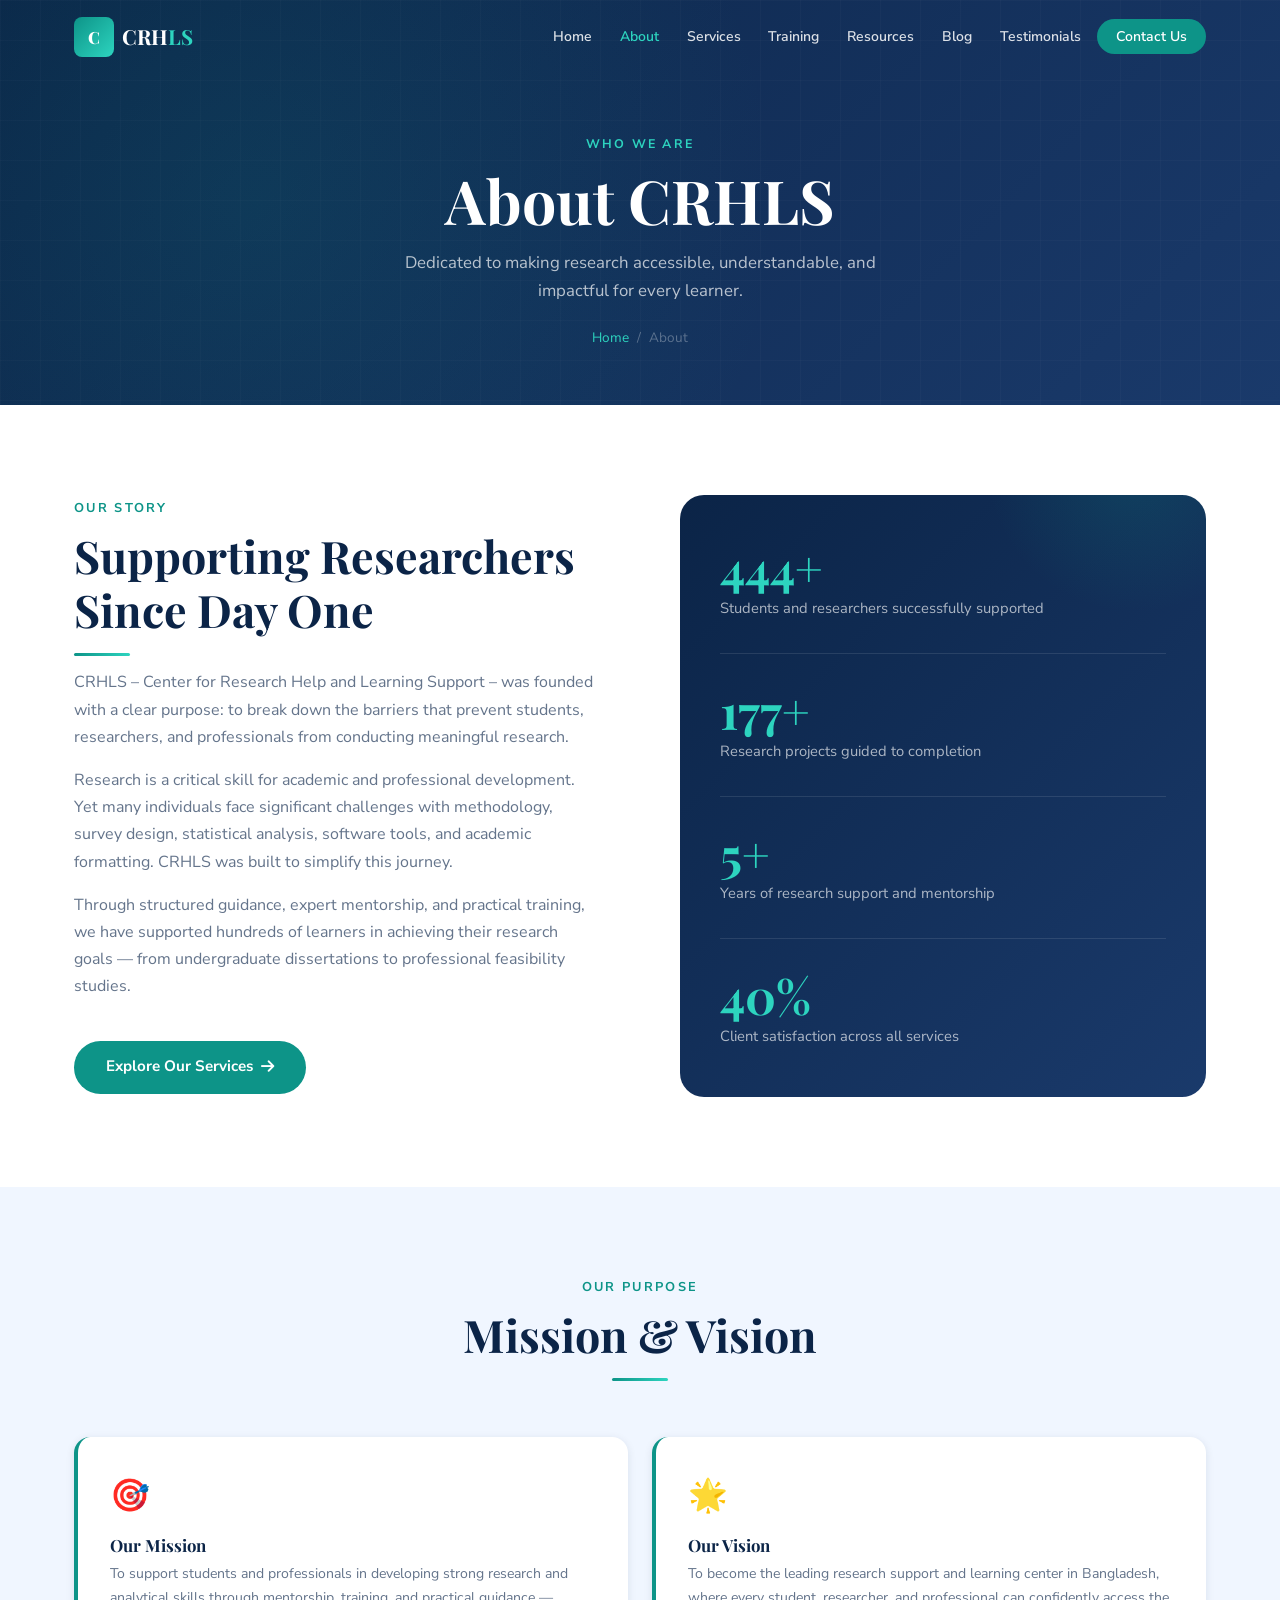
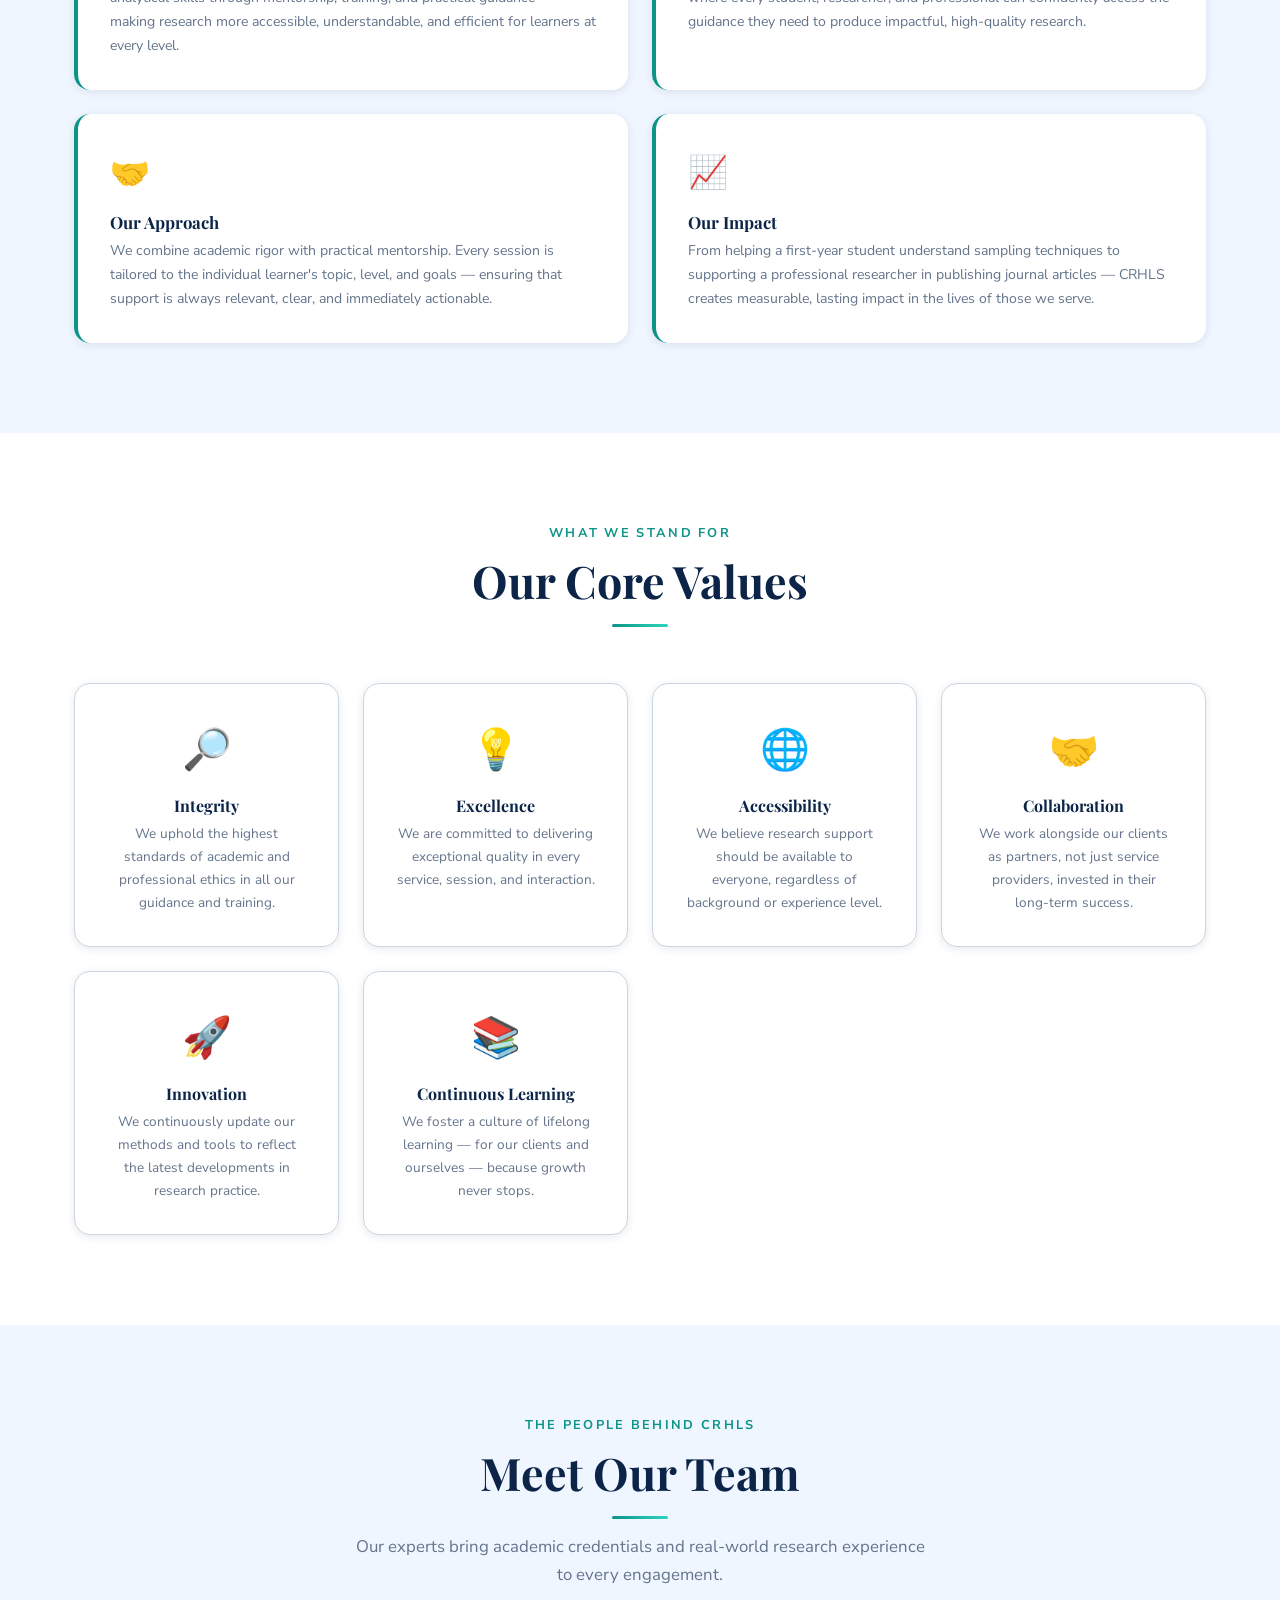
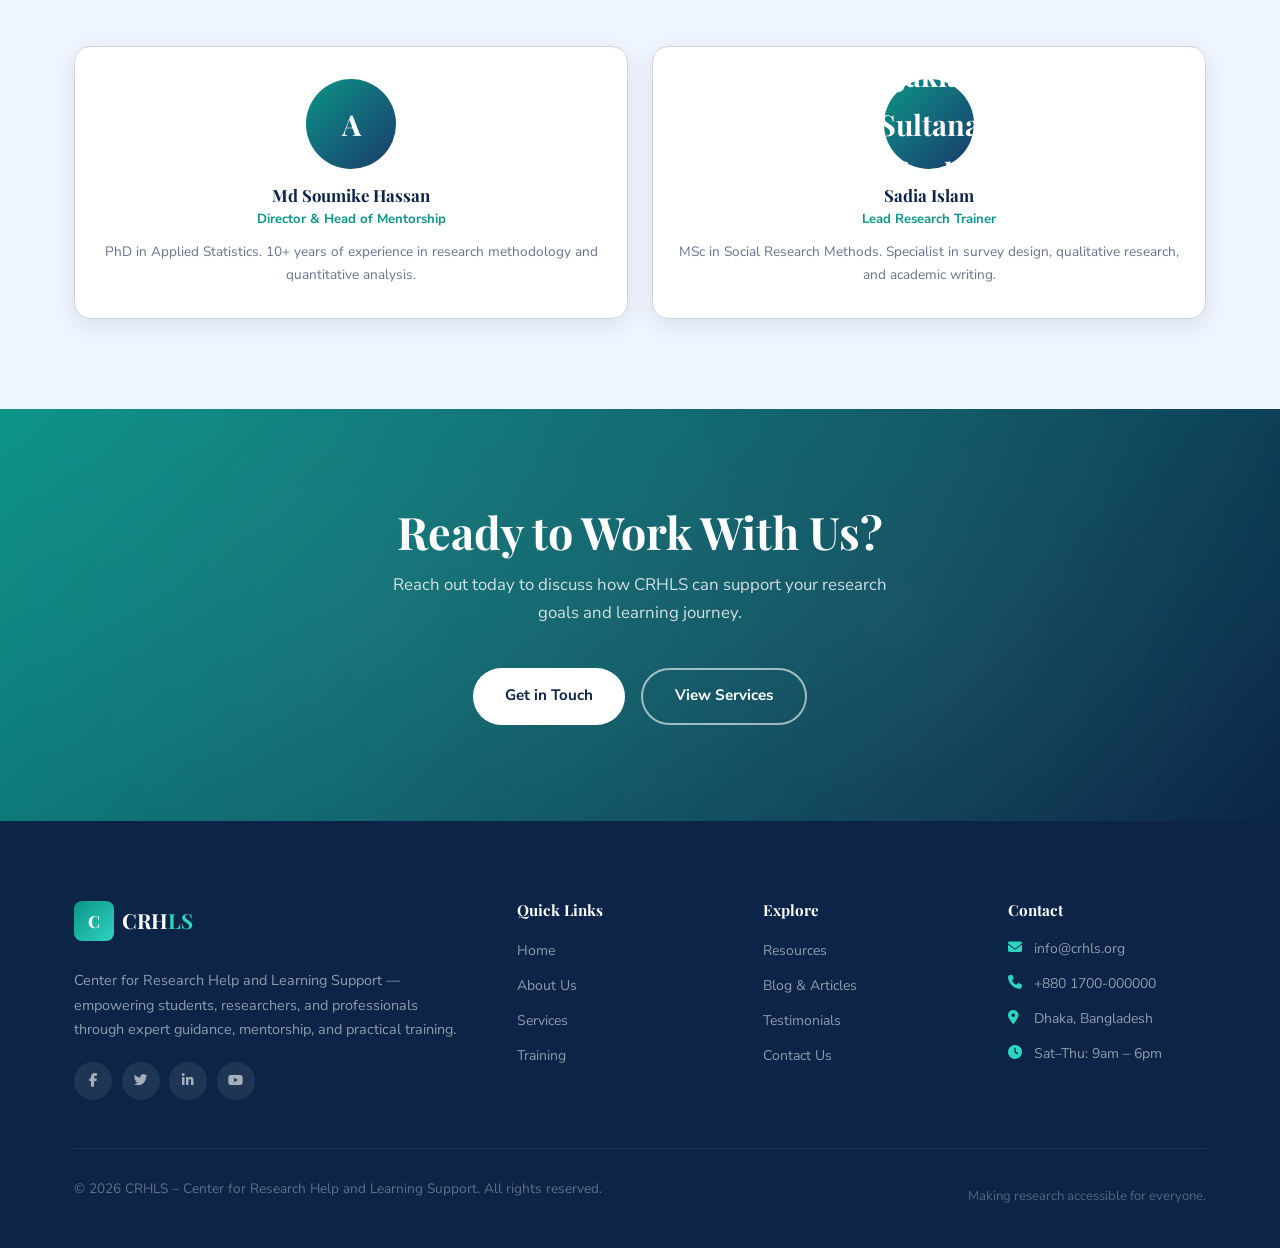
==== commit a3b2a82e: "update1" ====
--- a/about.html
+++ b/about.html
@@ -175,27 +175,15 @@
     <div class="grid-auto-sm">
       <div class="team-card reveal d1">
         <div class="team-card__avatar">A</div>
-        <h4 class="team-card__name">Dr. Ahmed Reza</h4>
+        <h4 class="team-card__name">Md Soumike Hassan</h4>
         <div class="team-card__role">Director &amp; Head of Mentorship</div>
         <p class="team-card__bio">PhD in Applied Statistics. 10+ years of experience in research methodology and quantitative analysis.</p>
       </div>
       <div class="team-card reveal d2">
-        <div class="team-card__avatar">S</div>
+        <div class="team-card__avatar">Jakia Sultana Pingky</div>
         <h4 class="team-card__name">Sadia Islam</h4>
         <div class="team-card__role">Lead Research Trainer</div>
         <p class="team-card__bio">MSc in Social Research Methods. Specialist in survey design, qualitative research, and academic writing.</p>
-      </div>
-      <div class="team-card reveal d3">
-        <div class="team-card__avatar">M</div>
-        <h4 class="team-card__name">Mahmud Hassan</h4>
-        <div class="team-card__role">Data Science &amp; Software Trainer</div>
-        <p class="team-card__bio">Expert in SPSS, R, Python, and STATA with 8+ years of data analysis and training experience.</p>
-      </div>
-      <div class="team-card reveal d4">
-        <div class="team-card__avatar">F</div>
-        <h4 class="team-card__name">Fatema Khanam</h4>
-        <div class="team-card__role">Academic Formatting Specialist</div>
-        <p class="team-card__bio">Proficient in APA, MLA, Chicago styles. Supports students in professional document structuring and formatting.</p>
       </div>
     </div>
   </div>
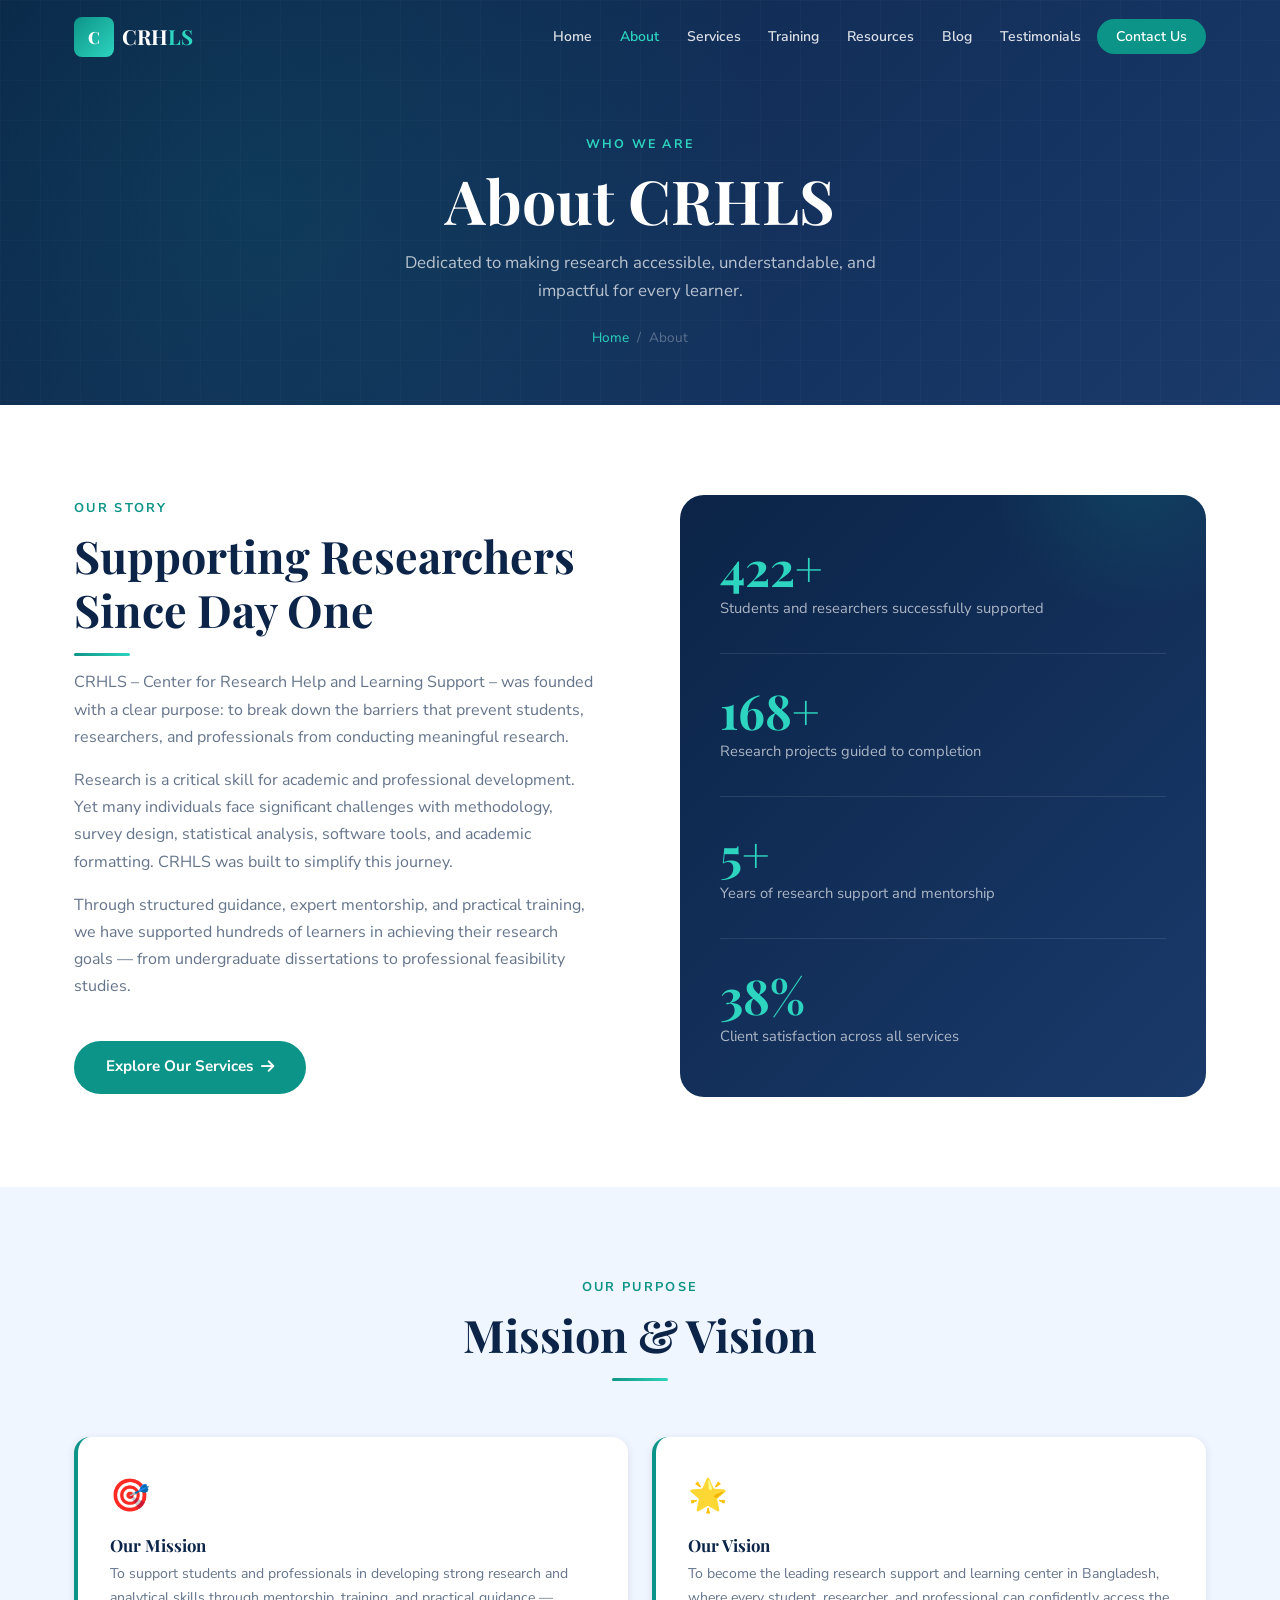
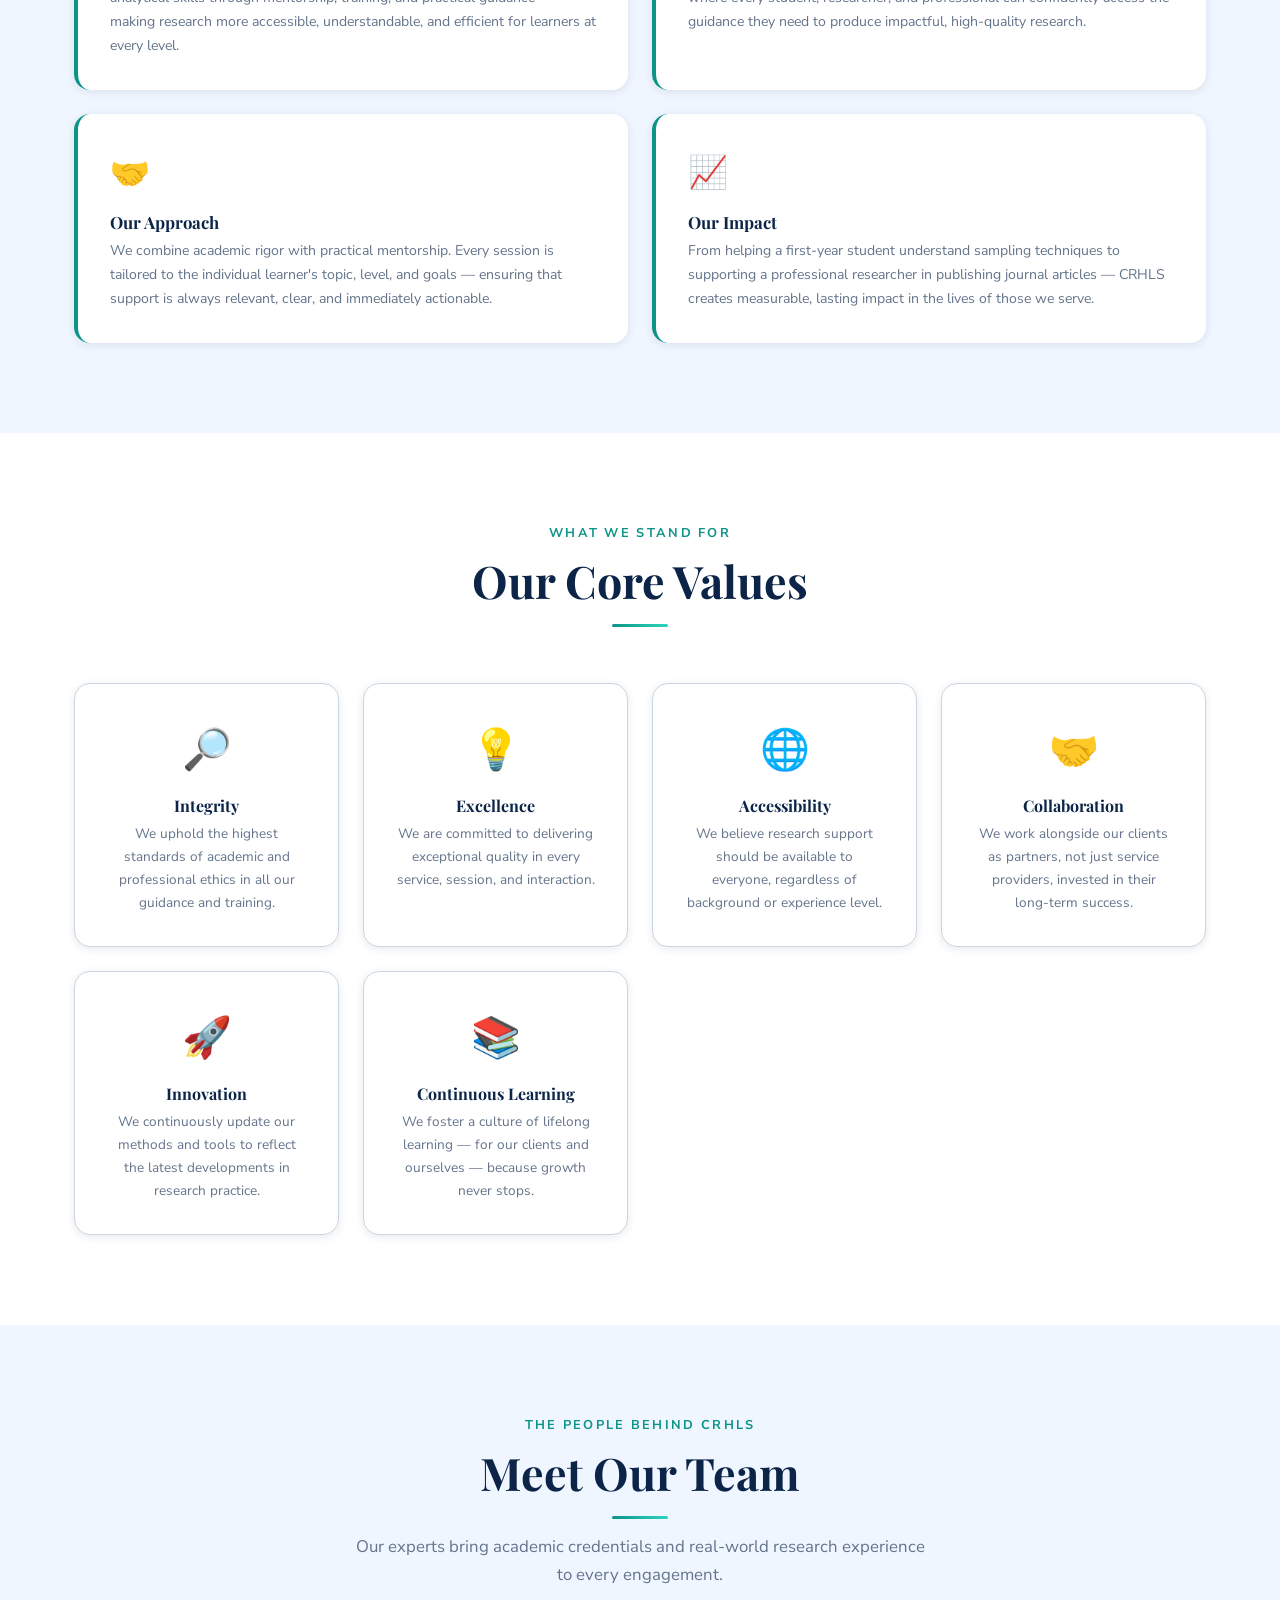
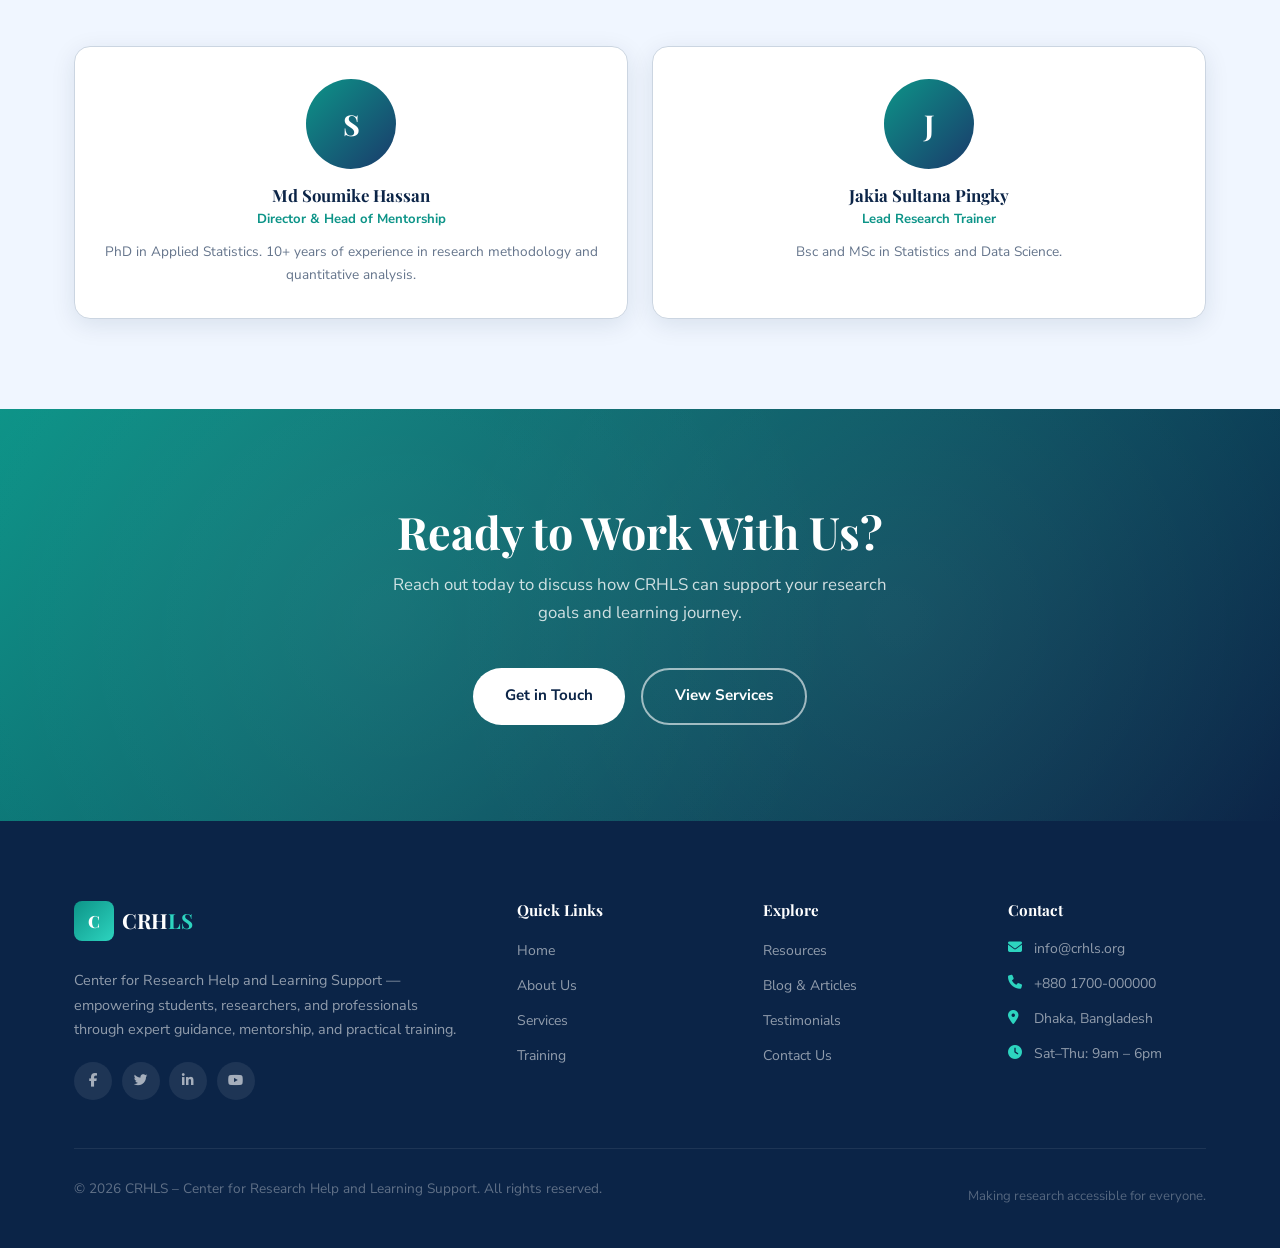
==== commit d2cf330e: "update2" ====
--- a/about.html
+++ b/about.html
@@ -174,16 +174,16 @@
     </div>
     <div class="grid-auto-sm">
       <div class="team-card reveal d1">
-        <div class="team-card__avatar">A</div>
+        <div class="team-card__avatar">S</div>
         <h4 class="team-card__name">Md Soumike Hassan</h4>
         <div class="team-card__role">Director &amp; Head of Mentorship</div>
         <p class="team-card__bio">PhD in Applied Statistics. 10+ years of experience in research methodology and quantitative analysis.</p>
       </div>
       <div class="team-card reveal d2">
-        <div class="team-card__avatar">Jakia Sultana Pingky</div>
-        <h4 class="team-card__name">Sadia Islam</h4>
+        <div class="team-card__avatar">J</div>
+        <h4 class="team-card__name">Jakia Sultana Pingky</h4>
         <div class="team-card__role">Lead Research Trainer</div>
-        <p class="team-card__bio">MSc in Social Research Methods. Specialist in survey design, qualitative research, and academic writing.</p>
+        <p class="team-card__bio">Bsc and MSc in Statistics and Data Science.</p>
       </div>
     </div>
   </div>
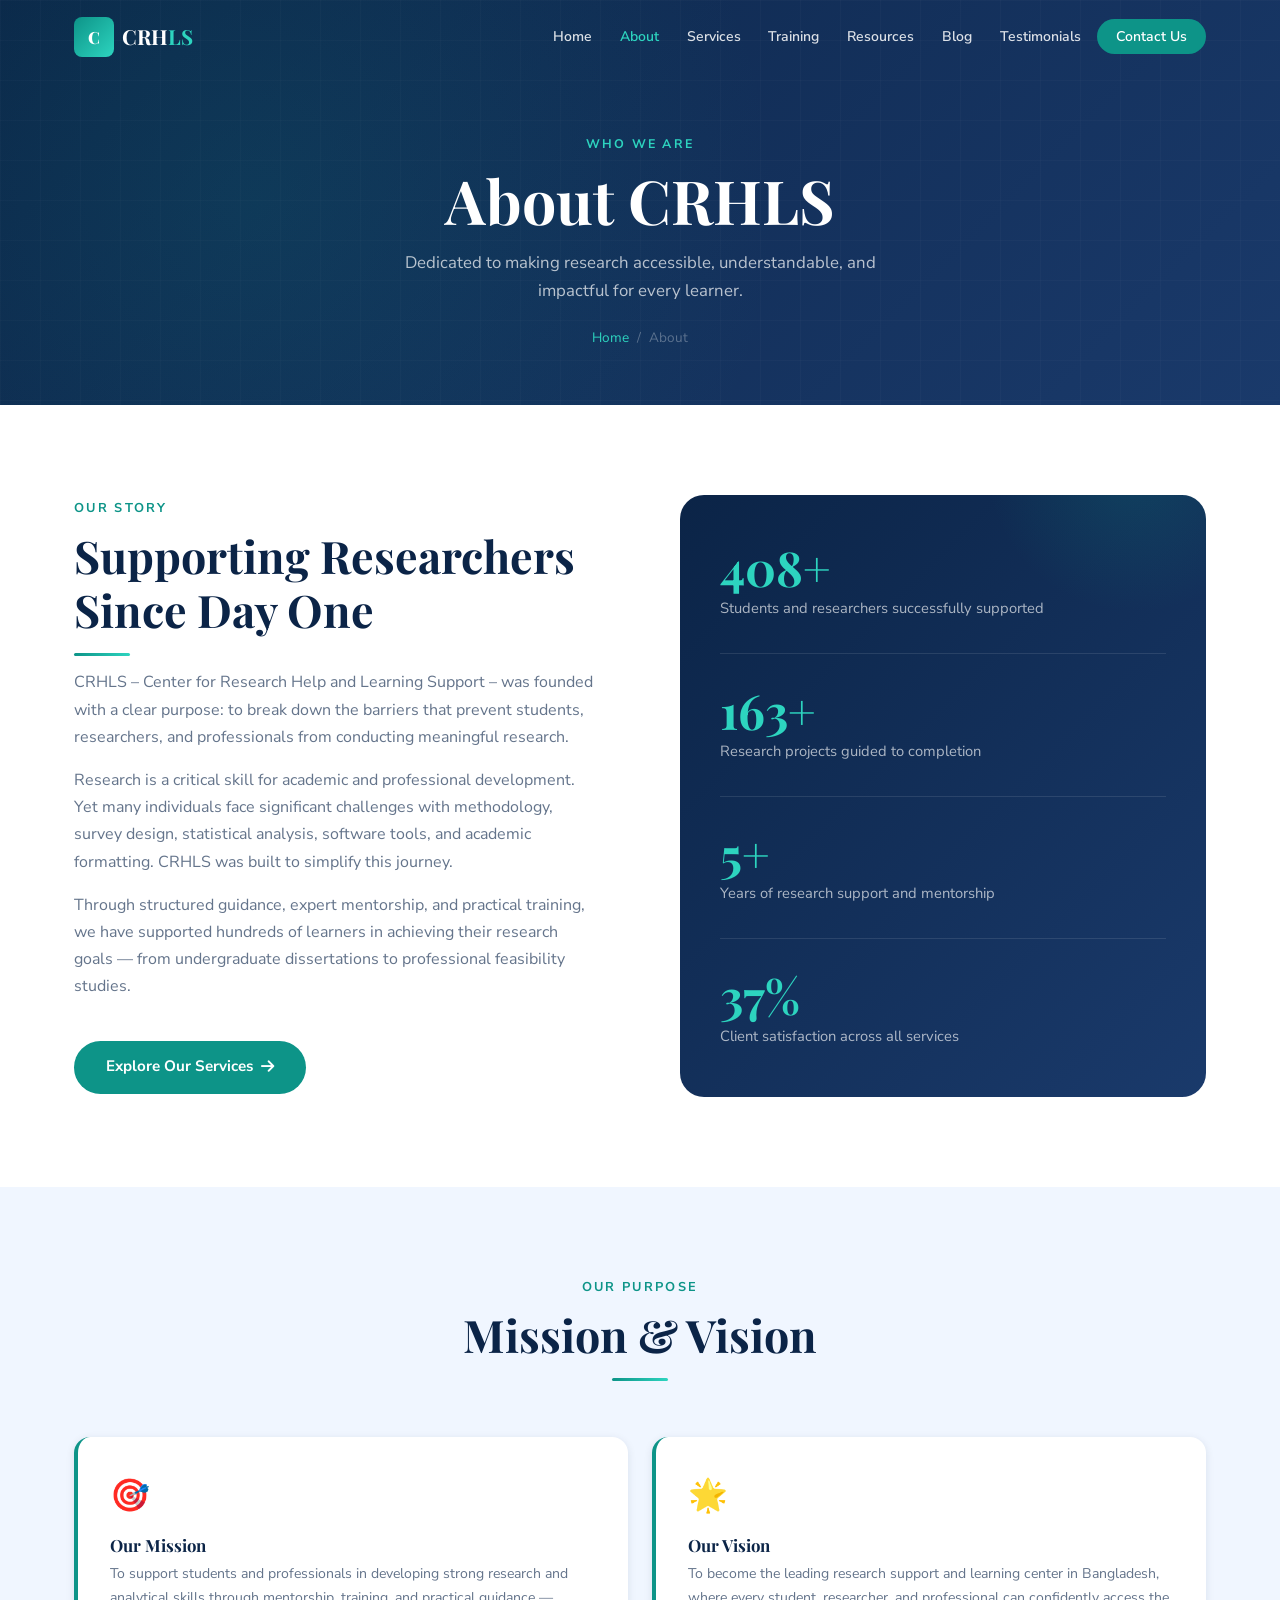
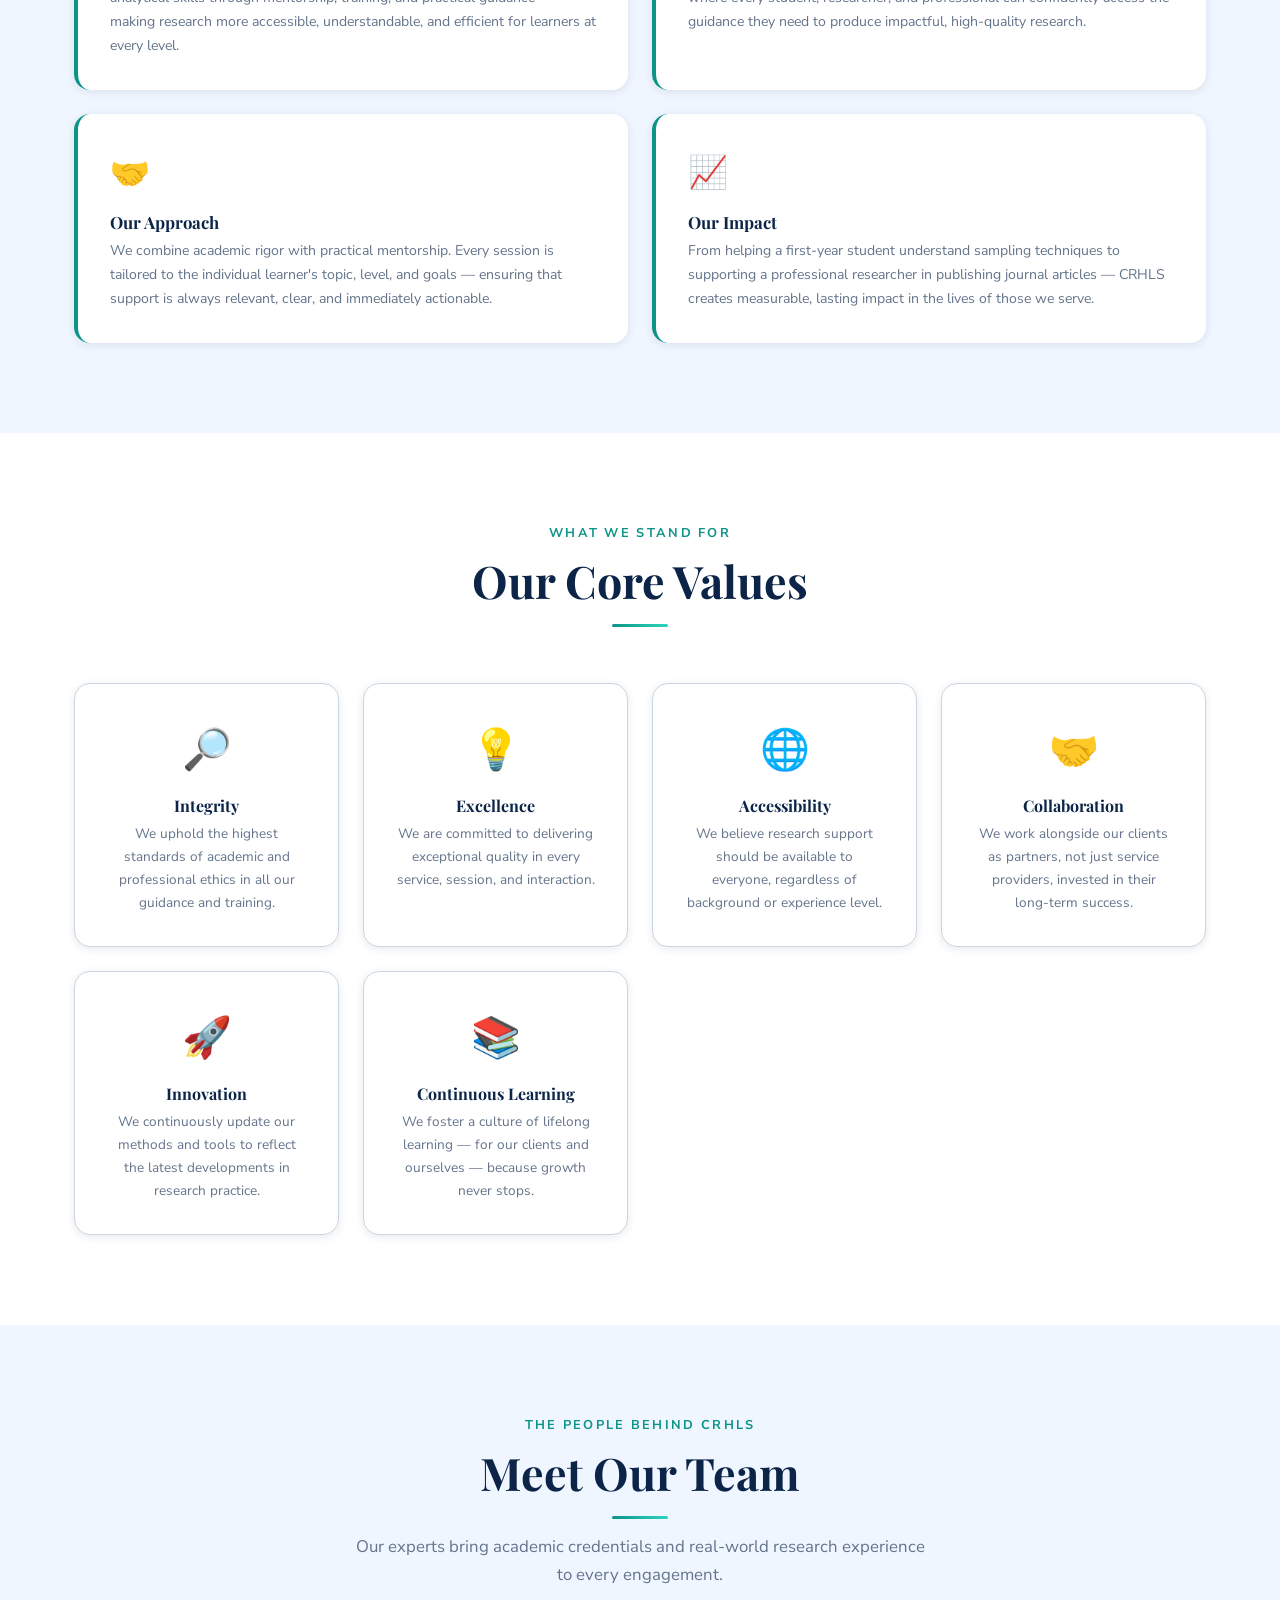
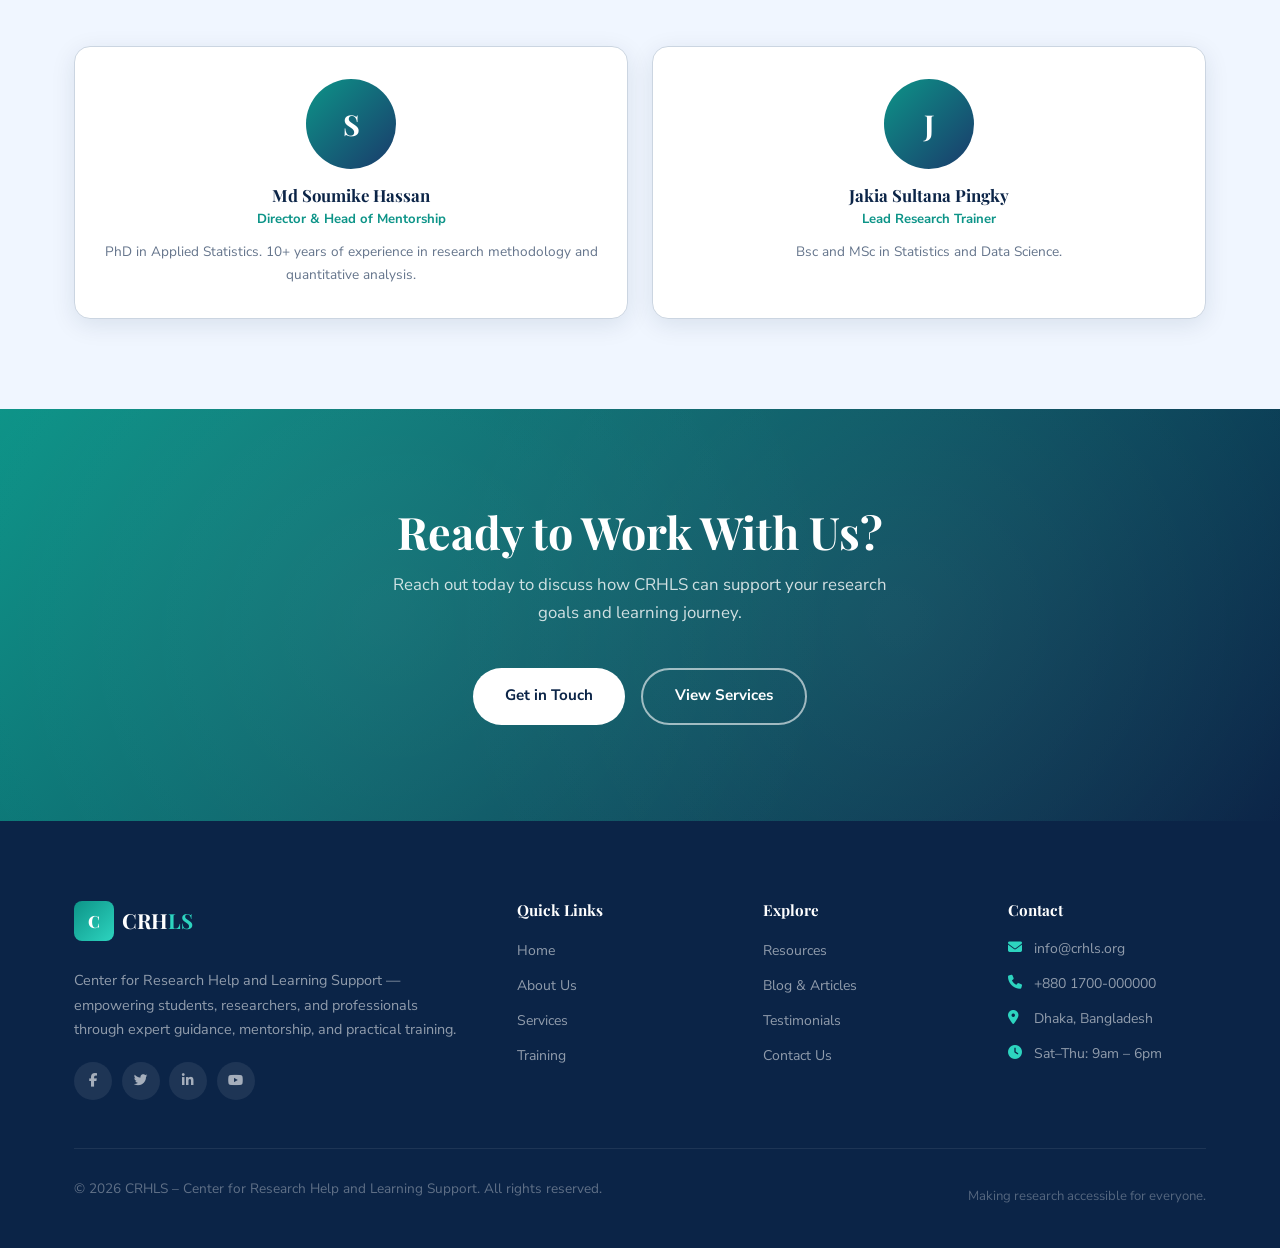
==== commit 0c7de30a: "icon" ====
--- a/about.html
+++ b/about.html
@@ -5,6 +5,8 @@
   <meta name="viewport" content="width=device-width, initial-scale=1.0" />
   <meta name="description" content="About CRHLS – Learn about our mission, vision, values, and the expert team behind our research support services." />
   <title>About Us – CRHLS</title>
+  <link rel="icon" type="image/svg+xml" href="favicon.svg" />
+  <link rel="shortcut icon" href="favicon.svg" />
   <link rel="preconnect" href="https://fonts.googleapis.com" />
   <link rel="preconnect" href="https://fonts.gstatic.com" crossorigin />
   <link rel="stylesheet" href="https://cdnjs.cloudflare.com/ajax/libs/font-awesome/6.5.0/css/all.min.css" />
